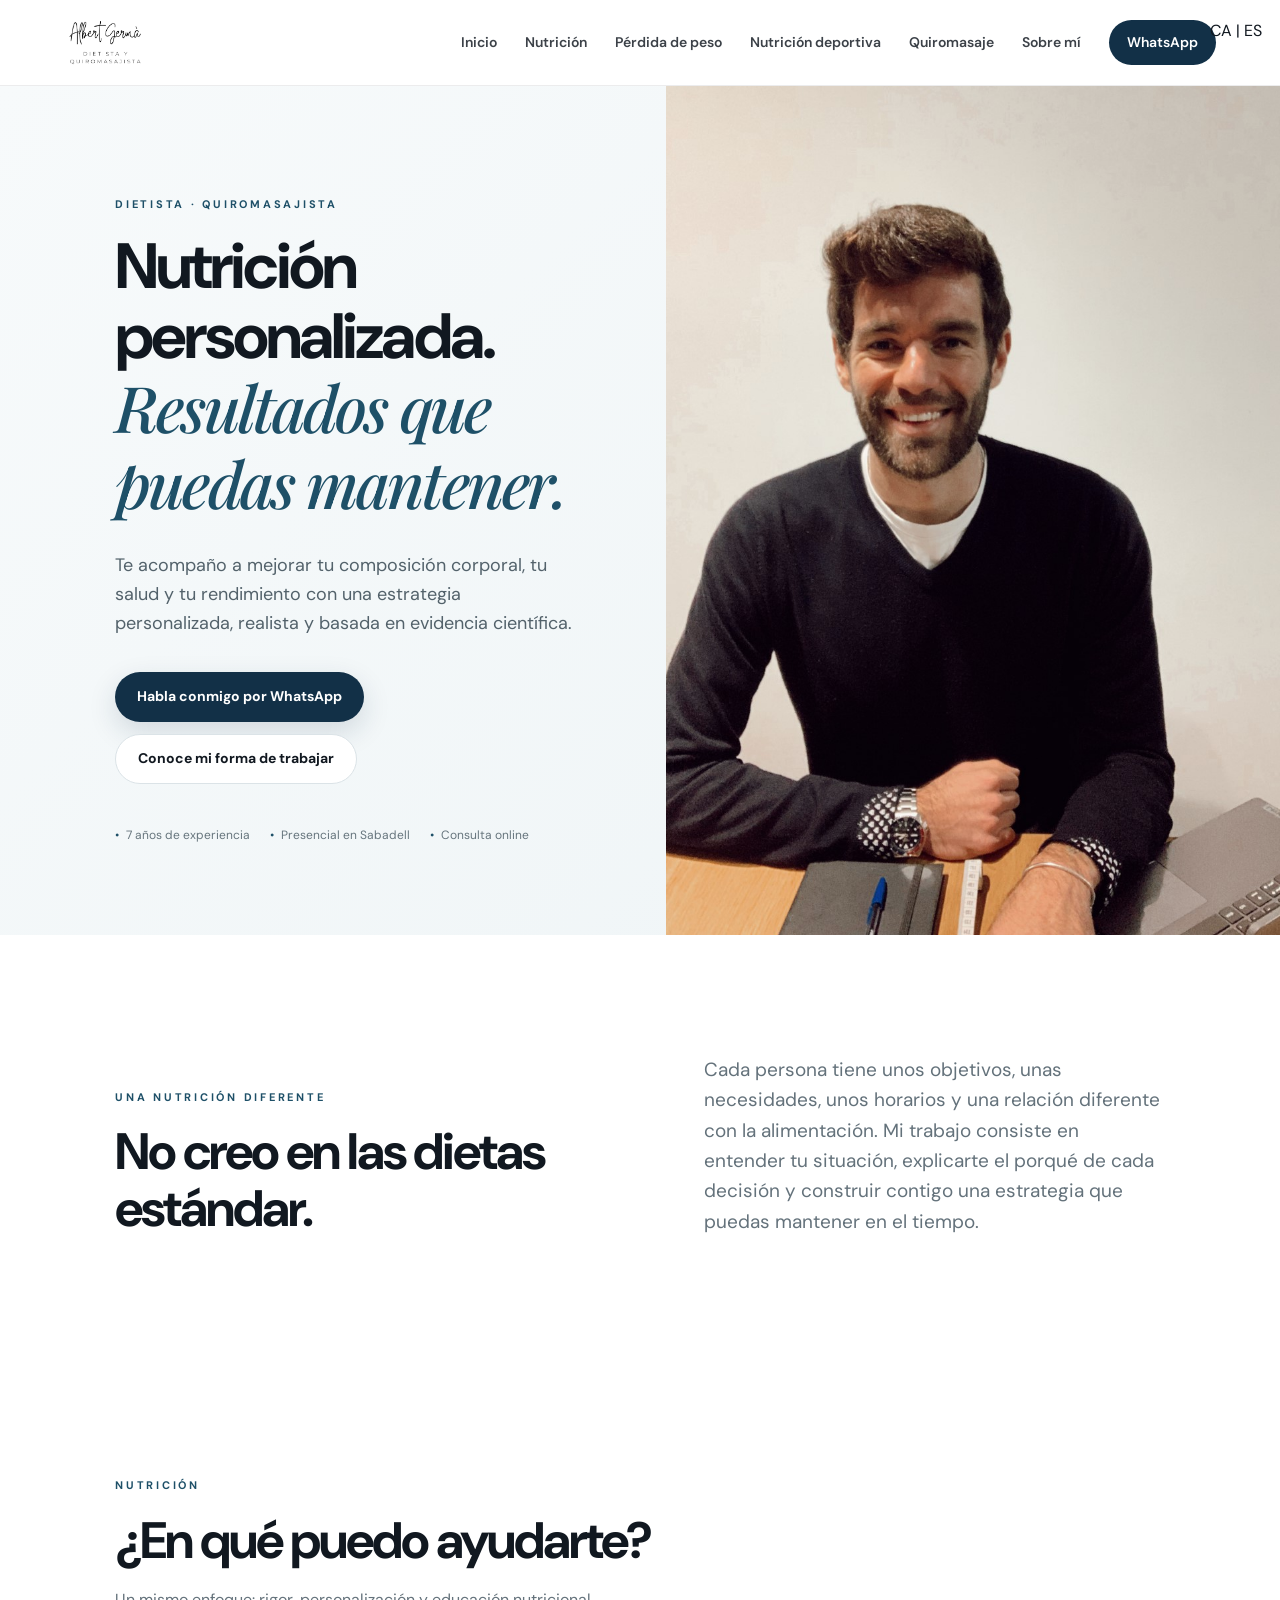
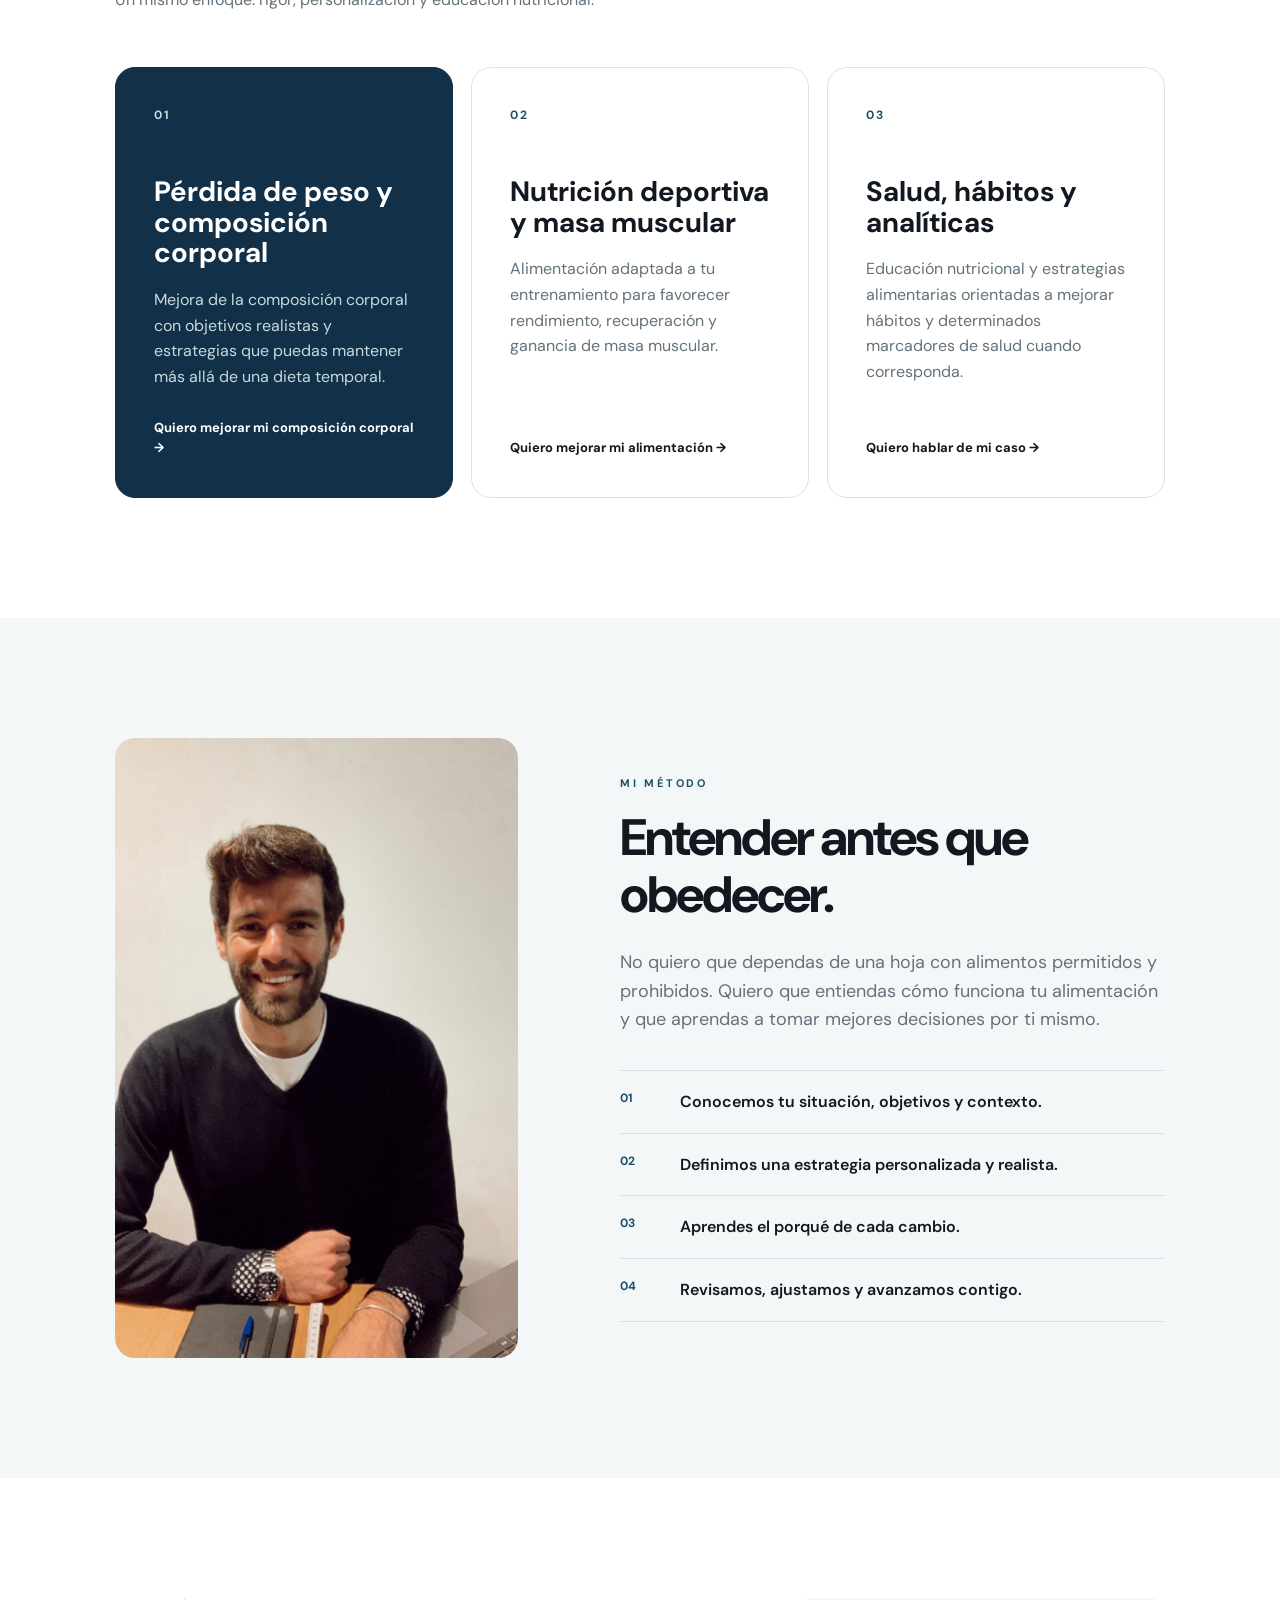
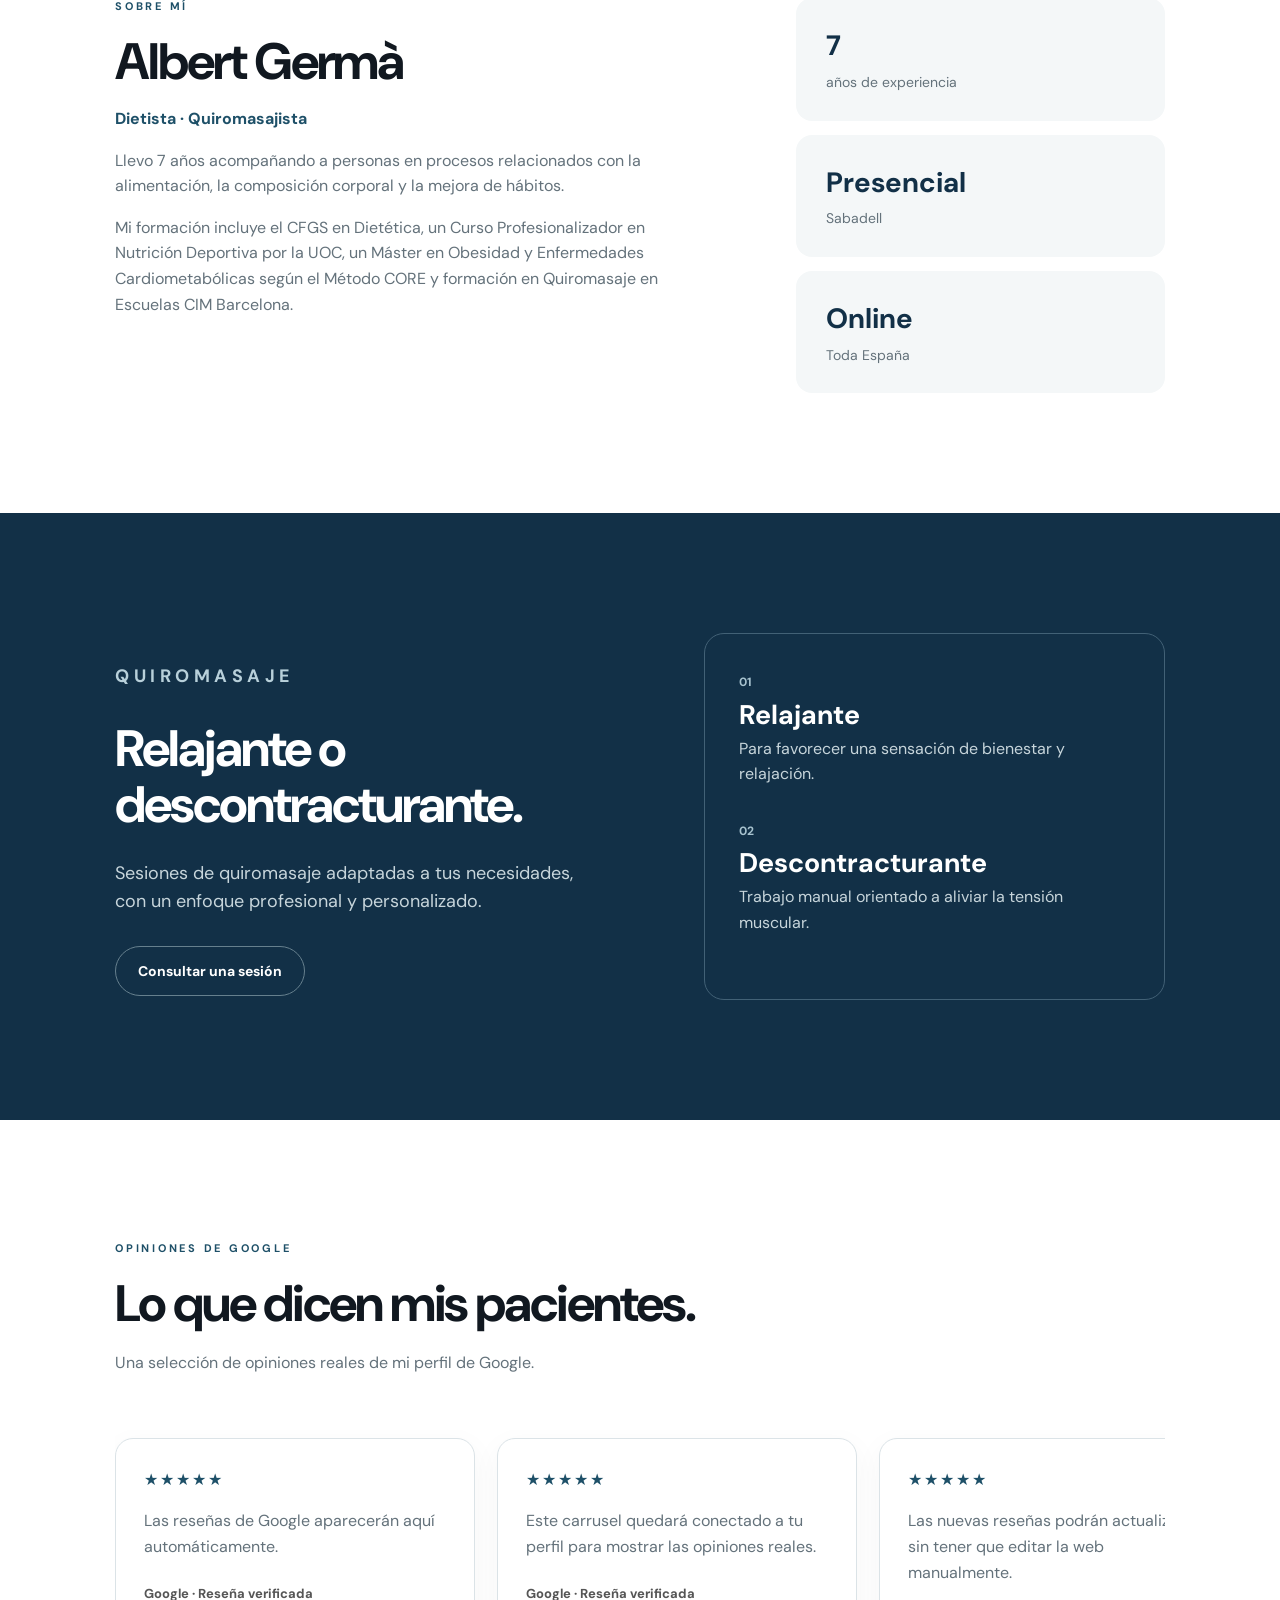
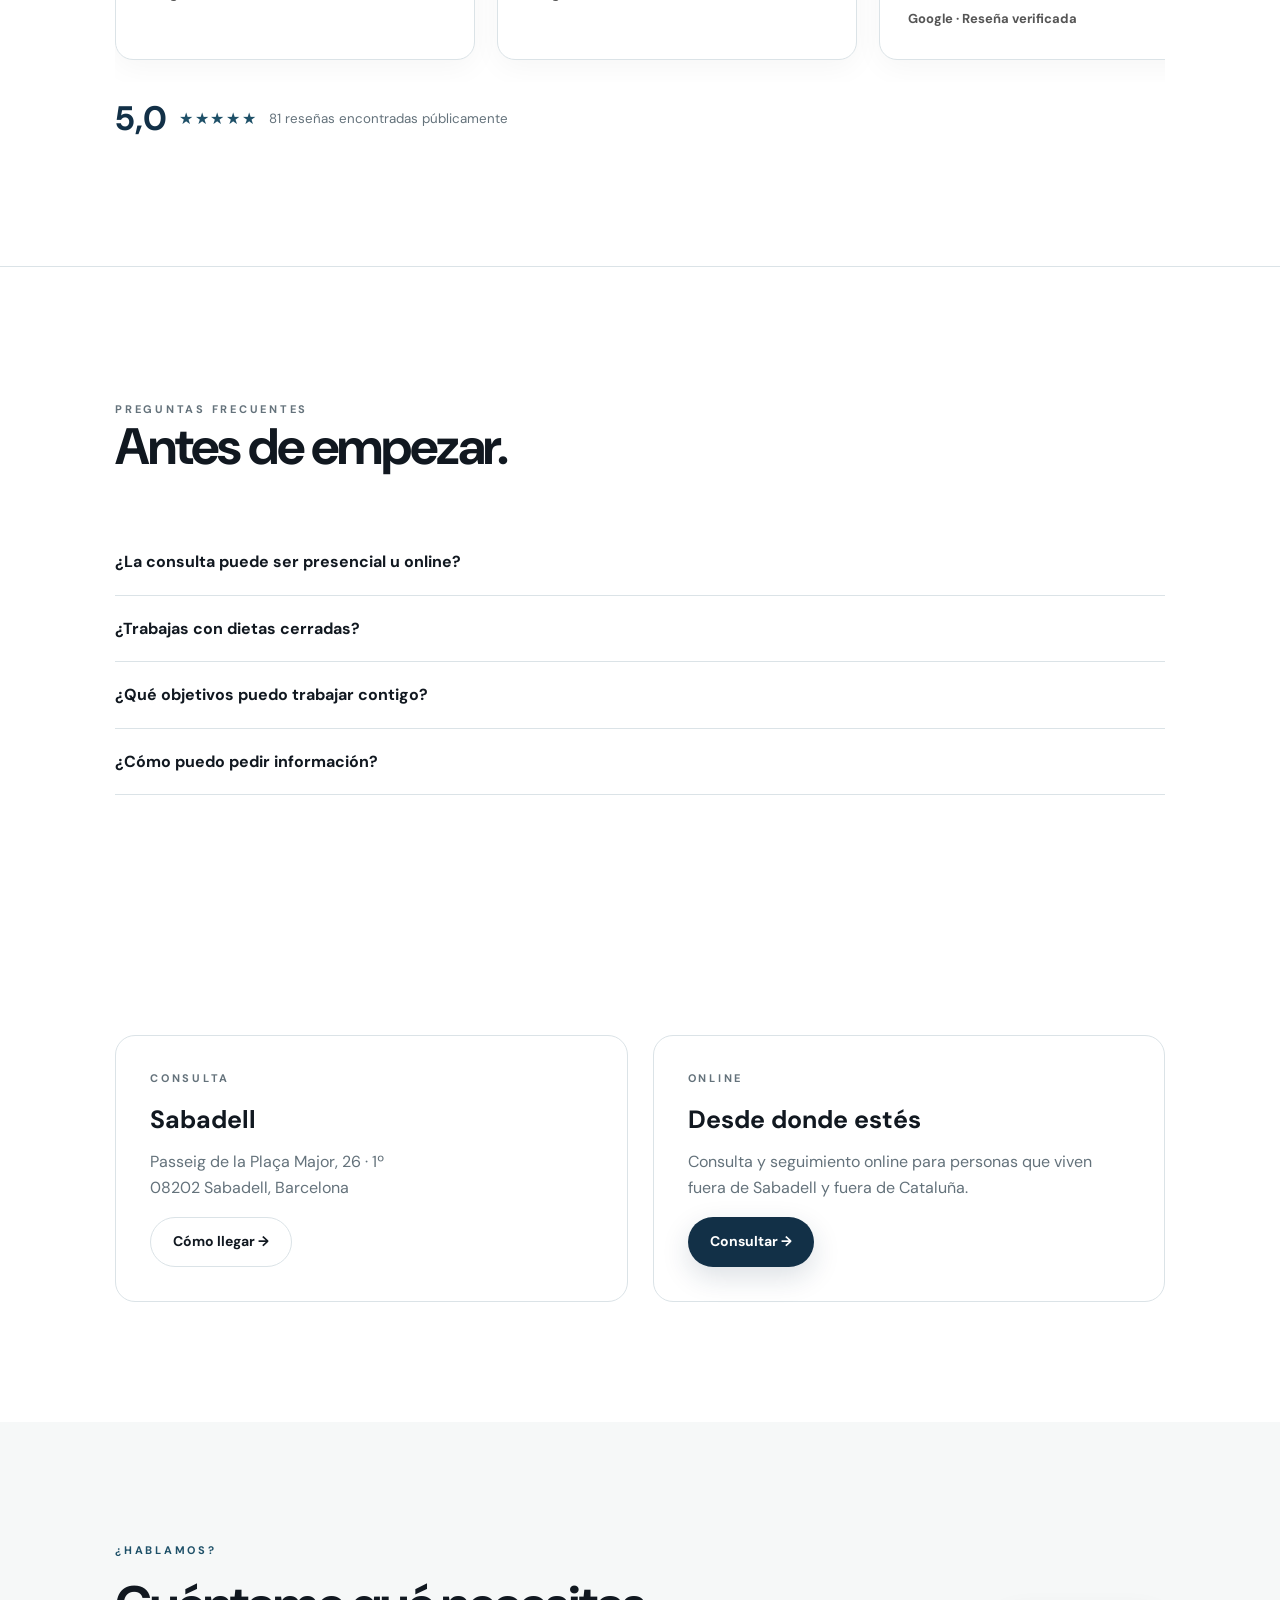
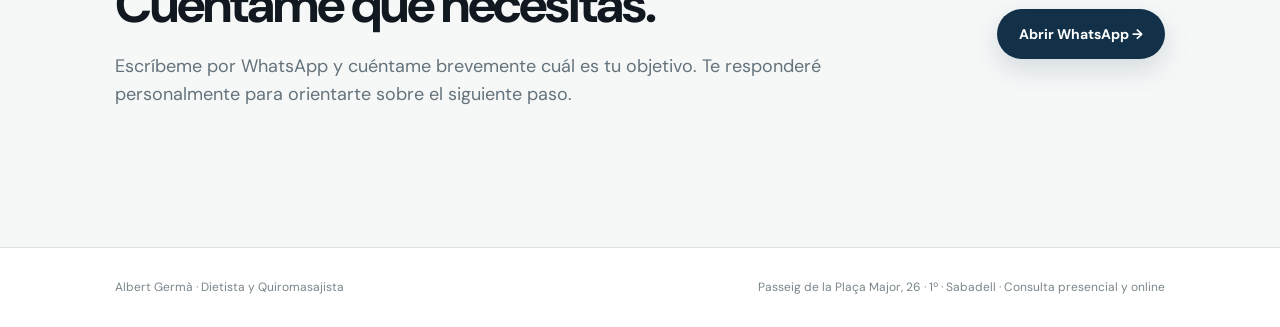
==== index.html @ 6056363b "Add files via upload" ====
<!doctype html>
<html lang="es"><head><meta charset="utf-8"><meta name="viewport" content="width=device-width, initial-scale=1">
<title>Albert Germà | Dietista en Sabadell</title><meta name="description" content="Albert Germà, dietista en Sabadell. Nutrición personalizada basada en evidencia científica, presencial y online."><link rel="stylesheet" href="styles.css"></head>
<body><div class="lang-switch" style="position:fixed;top:18px;right:18px;z-index:9999"><a href="index-ca.html">CA</a> | <a href="index.html">ES</a></div><header class="nav">
      <a class="brand" href="index.html"><img src="logo.png" alt="Albert Germà Dietista y Quiromasajista"></a>
      <nav><a href="index.html" class="active">Inicio</a><a href="nutricion.html">Nutrición</a><a href="perdida-peso.html">Pérdida de peso</a><a href="nutricion-deportiva.html">Nutrición deportiva</a><a href="quiromasaje.html">Quiromasaje</a><a href="sobre-mi.html">Sobre mí</a><a class="nav-cta" href="https://wa.me/34600767093?text=Hola%20Albert%2C%20he%20visto%20tu%20web%20y%20me%20gustar%C3%ADa%20informarme%20sobre%20tus%20servicios.">WhatsApp</a></nav>
    </header><main>
    <section class="hero" id="inicio">
      <div class="hero-copy">
        <p class="eyebrow">DIETISTA · QUIROMASAJISTA</p>
        <h1>Nutrición personalizada.<br><em>Resultados que puedas mantener.</em></h1>
        <p class="lead">
          Te acompaño a mejorar tu composición corporal, tu salud y tu rendimiento
          con una estrategia personalizada, realista y basada en evidencia científica.
        </p>
        <div class="actions">
          <a class="button primary" href="contacto.html">Habla conmigo por WhatsApp</a>
          <a class="button secondary" href="nutricion.html">Conoce mi forma de trabajar</a>
        </div>
        <div class="trust">
          <span>7 años de experiencia</span>
          <span>Presencial en Sabadell</span>
          <span>Consulta online</span>
        </div>
      </div>
      <div class="hero-photo">
        <img src="albert.jpg" alt="Albert Germà, dietista y quiromasajista">
      </div>
    </section>

    <section class="intro section">
      <div>
        <p class="eyebrow">UNA NUTRICIÓN DIFERENTE</p>
        <h2>No creo en las dietas estándar.</h2>
      </div>
      <p class="section-text">
        Cada persona tiene unos objetivos, unas necesidades, unos horarios y una relación
        diferente con la alimentación. Mi trabajo consiste en entender tu situación,
        explicarte el porqué de cada decisión y construir contigo una estrategia que
        puedas mantener en el tiempo.
      </p>
    </section>

    <section class="services section" id="nutricion">
      <div class="section-heading">
        <p class="eyebrow">NUTRICIÓN</p>
        <h2>¿En qué puedo ayudarte?</h2>
        <p>Un mismo enfoque: rigor, personalización y educación nutricional.</p>
      </div>
      <div class="cards">
        <article class="card featured">
          <span class="number">01</span>
          <h3>Pérdida de peso y composición corporal</h3>
          <p>
            Mejora de la composición corporal con objetivos realistas y estrategias
            que puedas mantener más allá de una dieta temporal.
          </p>
          <a href="contacto.html">Quiero mejorar mi composición corporal →</a>
        </article>
        <article class="card">
          <span class="number">02</span>
          <h3>Nutrición deportiva y masa muscular</h3>
          <p>
            Alimentación adaptada a tu entrenamiento para favorecer rendimiento,
            recuperación y ganancia de masa muscular.
          </p>
          <a href="contacto.html">Quiero mejorar mi alimentación →</a>
        </article>
        <article class="card">
          <span class="number">03</span>
          <h3>Salud, hábitos y analíticas</h3>
          <p>
            Educación nutricional y estrategias alimentarias orientadas a mejorar
            hábitos y determinados marcadores de salud cuando corresponda.
          </p>
          <a href="contacto.html">Quiero hablar de mi caso →</a>
        </article>
      </div>
    </section>

    <section class="method section" id="metodo">
      <div class="method-photo">
        <img src="albert.jpg" alt="Albert Germà durante una consulta">
      </div>
      <div class="method-copy">
        <p class="eyebrow">MI MÉTODO</p>
        <h2>Entender antes que obedecer.</h2>
        <p>
          No quiero que dependas de una hoja con alimentos permitidos y prohibidos.
          Quiero que entiendas cómo funciona tu alimentación y que aprendas a tomar
          mejores decisiones por ti mismo.
        </p>
        <div class="steps">
          <div><strong>01</strong><span>Conocemos tu situación, objetivos y contexto.</span></div>
          <div><strong>02</strong><span>Definimos una estrategia personalizada y realista.</span></div>
          <div><strong>03</strong><span>Aprendes el porqué de cada cambio.</span></div>
          <div><strong>04</strong><span>Revisamos, ajustamos y avanzamos contigo.</span></div>
        </div>
      </div>
    </section>

    <section class="about section" id="sobre-mi">
      <div class="about-copy">
        <p class="eyebrow">SOBRE MÍ</p>
        <h2>Albert Germà</h2>
        <p class="role">Dietista · Quiromasajista</p>
        <p>
          Llevo 7 años acompañando a personas en procesos relacionados con la
          alimentación, la composición corporal y la mejora de hábitos.
        </p>
        <p>
          Mi formación incluye el CFGS en Dietética, un Curso Profesionalizador en
          Nutrición Deportiva por la UOC, un Máster en Obesidad y Enfermedades
          Cardiometabólicas según el Método CORE y formación en Quiromasaje en
          Escuelas CIM Barcelona.
        </p>
      </div>
      <div class="credentials">
        <div><strong>7</strong><span>años de experiencia</span></div>
        <div><strong>Presencial</strong><span>Sabadell</span></div>
        <div><strong>Online</strong><span>Toda España</span></div>
      </div>
    </section>

    <section class="massage section" id="quiromasaje">
      <div class="massage-copy">
        <p class="eyebrow">QUIROMASAJE</p>
        <h2>Relajante o descontracturante.</h2>
        <p>
          Sesiones de quiromasaje adaptadas a tus necesidades, con un enfoque
          profesional y personalizado.
        </p>
        <a class="button secondary" href="contacto.html">Consultar una sesión</a>
      </div>
      <div class="massage-panel">
        <span>01</span><h3>Relajante</h3>
        <p>Para favorecer una sensación de bienestar y relajación.</p>
        <span>02</span><h3>Descontracturante</h3>
        <p>Trabajo manual orientado a aliviar la tensión muscular.</p>
      </div>
    </section>

    <section class="section google-reviews" id="opiniones">
  <div class="section-heading">
    <p class="eyebrow">OPINIONES DE GOOGLE</p>
    <h2>Lo que dicen mis pacientes.</h2>
    <p>Una selección de opiniones reales de mi perfil de Google.</p>
  </div>
  <div class="reviews-marquee" aria-label="Opiniones de pacientes">
    <div class="reviews-track">
      <article class="review-card"><div class="stars">★★★★★</div><p>Las reseñas de Google aparecerán aquí automáticamente.</p><strong>Google · Reseña verificada</strong></article>
      <article class="review-card"><div class="stars">★★★★★</div><p>Este carrusel quedará conectado a tu perfil para mostrar las opiniones reales.</p><strong>Google · Reseña verificada</strong></article>
      <article class="review-card"><div class="stars">★★★★★</div><p>Las nuevas reseñas podrán actualizarse sin tener que editar la web manualmente.</p><strong>Google · Reseña verificada</strong></article>
      <article class="review-card"><div class="stars">★★★★★</div><p>El diseño se desplazará lateralmente para que el visitante pueda ver varias opiniones.</p><strong>Google · Reseña verificada</strong></article>
    </div>
  </div>
  <div class="review-summary"><strong>5,0</strong><span>★★★★★</span><small>81 reseñas encontradas públicamente</small></div>
</section>

    <section class="section faq">
  <div class="section-heading"><p class="eyebrow">PREGUNTAS FRECUENTES</p><h2>Antes de empezar.</h2></div>
  <details><summary>¿La consulta puede ser presencial u online?</summary><p>Sí. Puedes venir a la consulta en Sabadell o hacer el seguimiento online desde cualquier lugar.</p></details>
  <details><summary>¿Trabajas con dietas cerradas?</summary><p>El objetivo es adaptar la estrategia a tu situación, preferencias, horarios y objetivos. La educación nutricional forma parte importante del proceso.</p></details>
  <details><summary>¿Qué objetivos puedo trabajar contigo?</summary><p>Pérdida de peso, composición corporal, ganancia de masa muscular, nutrición deportiva, hábitos y educación nutricional, además de determinados objetivos relacionados con salud y analíticas.</p></details>
  <details><summary>¿Cómo puedo pedir información?</summary><p>La vía más directa es escribirme por WhatsApp. Cuéntame brevemente qué buscas y te orientaré sobre el siguiente paso.</p></details>
</section>
<section class="section location">
  <div class="location-box"><p class="eyebrow">CONSULTA</p><h3>Sabadell</h3><p>Passeig de la Plaça Major, 26 · 1º<br>08202 Sabadell, Barcelona</p><a class="button secondary" target="_blank" rel="noopener" href="https://www.google.com/maps/search/?api=1&query=Passeig+de+la+Pla%C3%A7a+Major+26+Sabadell">Cómo llegar →</a></div>
  <div class="location-box"><p class="eyebrow">ONLINE</p><h3>Desde donde estés</h3><p>Consulta y seguimiento online para personas que viven fuera de Sabadell y fuera de Cataluña.</p><a class="button primary" href="contacto.html">Consultar →</a></div>
</section><section class="contact section" id="contacto">
      <div>
        <p class="eyebrow">¿HABLAMOS?</p>
        <h2>Cuéntame qué necesitas.</h2>
        <p>
          Escríbeme por WhatsApp y cuéntame brevemente cuál es tu objetivo.
          Te responderé personalmente para orientarte sobre el siguiente paso.
        </p>
      </div>
      <a class="button whatsapp" href="https://wa.me/34600767093?text=Hola%20Albert%2C%20he%20visto%20tu%20web%20y%20me%20gustar%C3%ADa%20informarme%20sobre%20tus%20servicios." target="_blank" rel="noopener">
        Abrir WhatsApp →
      </a>
    </section>
  </main><footer><div>Albert Germà · Dietista y Quiromasajista</div><div>Passeig de la Plaça Major, 26 · 1º · Sabadell · Consulta presencial y online</div></footer></body></html>
---- styles.css ----
@import url('https://fonts.googleapis.com/css2?family=DM+Sans:wght@400;500;600;700&family=Playfair+Display:ital,wght@0,500;0,600;1,500&display=swap');

:root {
  --ink: #111820;
  --blue: #123047;
  --blue2: #1e5068;
  --soft: #f4f7f8;
  --line: #dbe3e7;
  --muted: #64727b;
  --white: #ffffff;
}

* { box-sizing: border-box; }
html { scroll-behavior: smooth; }
body {
  margin: 0;
  color: var(--ink);
  background: var(--white);
  font-family: "DM Sans", Arial, sans-serif;
  line-height: 1.6;
}
a { color: inherit; text-decoration: none; }
.nav {
  height: 86px;
  display: flex;
  align-items: center;
  justify-content: space-between;
  padding: 0 5vw;
  border-bottom: 1px solid rgba(17,24,32,.08);
  position: sticky;
  top: 0;
  z-index: 10;
  background: rgba(255,255,255,.94);
  backdrop-filter: blur(12px);
}
.brand img { width: 150px; display: block; }
.nav nav { display: flex; align-items: center; gap: 28px; font-size: 14px; font-weight: 600; }
.nav nav a { opacity: .82; }
.nav nav a:hover { opacity: 1; }
.nav-cta { background: var(--blue); color: white !important; padding: 11px 18px; border-radius: 999px; opacity: 1 !important; }

.hero {
  min-height: 760px;
  display: grid;
  grid-template-columns: 1.04fr .96fr;
  align-items: stretch;
  background: linear-gradient(135deg, #f7fafb 0%, #eef4f6 100%);
}
.hero-copy {
  padding: 110px 7vw 90px 9vw;
  display: flex;
  flex-direction: column;
  justify-content: center;
}
.eyebrow {
  margin: 0 0 18px;
  color: var(--blue2);
  font-size: 11px;
  letter-spacing: .25em;
  font-weight: 700;
}
h1, h2, h3 { margin: 0; line-height: 1.1; }
h1 { font-size: clamp(46px, 5vw, 78px); max-width: 800px; letter-spacing: -.045em; }
h1 em { font-family: "Playfair Display", Georgia, serif; font-weight: 500; color: var(--blue2); }
.lead { max-width: 610px; margin: 28px 0 0; color: #53626b; font-size: 18px; }
.actions { display: flex; gap: 12px; flex-wrap: wrap; margin-top: 34px; }
.button {
  display: inline-flex;
  align-items: center;
  justify-content: center;
  min-height: 50px;
  padding: 0 22px;
  border-radius: 999px;
  font-weight: 700;
  font-size: 14px;
  transition: transform .2s ease, box-shadow .2s ease;
}
.button:hover { transform: translateY(-2px); }
.primary, .whatsapp { background: var(--blue); color: white; box-shadow: 0 10px 28px rgba(18,48,71,.15); }
.secondary { border: 1px solid var(--line); background: white; }
.trust { display: flex; gap: 20px; flex-wrap: wrap; margin-top: 42px; color: #66757d; font-size: 12px; }
.trust span::before { content: "•"; color: var(--blue2); margin-right: 7px; }
.hero-photo { min-height: 760px; overflow: hidden; position: relative; }
.hero-photo img { width: 100%; height: 100%; object-fit: cover; object-position: center 24%; display: block; filter: saturate(.92); }

.section { padding: 120px 9vw; }
.intro { display: grid; grid-template-columns: 1fr 1fr; gap: 10vw; align-items: end; }
h2 { font-size: clamp(36px, 4vw, 58px); letter-spacing: -.04em; }
.section-text { color: var(--muted); font-size: 19px; max-width: 620px; margin: 0; }
.section-heading { max-width: 760px; margin-bottom: 54px; }
.section-heading > p:last-child { color: var(--muted); margin-top: 18px; }
.cards { display: grid; grid-template-columns: repeat(3, 1fr); gap: 18px; }
.card { padding: 38px; min-height: 390px; border: 1px solid var(--line); border-radius: 20px; display: flex; flex-direction: column; }
.card.featured { background: var(--blue); color: white; border-color: var(--blue); }
.card.featured .number, .card.featured p { color: #c9d8df; }
.number { font-size: 12px; color: var(--blue2); font-weight: 700; letter-spacing: .15em; }
.card h3 { font-size: 28px; margin: 52px 0 18px; }
.card p { color: var(--muted); margin: 0; }
.card a { margin-top: auto; padding-top: 28px; font-weight: 700; font-size: 13px; }

.method { background: var(--soft); display: grid; grid-template-columns: .85fr 1.15fr; gap: 8vw; align-items: center; }
.method-photo { height: 620px; overflow: hidden; border-radius: 20px; }
.method-photo img { width: 100%; height: 100%; object-fit: cover; object-position: center 20%; }
.method-copy > p:not(.eyebrow) { max-width: 650px; color: var(--muted); font-size: 18px; margin-top: 25px; }
.steps { margin-top: 36px; border-top: 1px solid var(--line); }
.steps div { display: grid; grid-template-columns: 45px 1fr; gap: 15px; padding: 18px 0; border-bottom: 1px solid var(--line); }
.steps strong { color: var(--blue2); font-size: 12px; }
.steps span { font-weight: 600; }

.about { display: grid; grid-template-columns: 1.2fr .8fr; gap: 10vw; }
.role { color: var(--blue2); font-weight: 700; }
.about-copy > p:not(.eyebrow):not(.role) { color: var(--muted); max-width: 680px; }
.credentials { display: grid; gap: 14px; }
.credentials div { background: var(--soft); padding: 26px 30px; border-radius: 16px; }
.credentials strong { display: block; font-size: 28px; color: var(--blue); }
.credentials span { color: var(--muted); font-size: 14px; }

.massage { background: var(--blue); color: white; display: grid; grid-template-columns: 1fr 1fr; gap: 10vw; align-items: center; }
.massage .eyebrow { color: #b8d0da; }
.massage-copy p { color: #c7d5db; max-width: 570px; margin: 25px 0 30px; font-size: 18px; }
.massage .secondary { background: transparent; border-color: #66808e; color: white; }
.massage-panel { border: 1px solid #426176; border-radius: 20px; padding: 34px; }
.massage-panel span { color: #a8c3cf; font-size: 12px; font-weight: 700; }
.massage-panel h3 { font-size: 27px; margin: 6px 0 6px; }
.massage-panel p { color: #c7d5db; margin: 0 0 30px; }

.contact { display: flex; justify-content: space-between; gap: 50px; align-items: center; background: #f6f8f8; }
.contact > div { max-width: 730px; }
.contact p:not(.eyebrow) { color: var(--muted); font-size: 18px; }

footer { padding: 30px 9vw; display: flex; justify-content: space-between; gap: 20px; color: #7a858b; font-size: 12px; border-top: 1px solid var(--line); }

@media (max-width: 900px) {
  .nav { height: 74px; padding: 0 5vw; }
  .brand img { width: 125px; }
  .nav nav a:not(.nav-cta) { display: none; }
  .hero { grid-template-columns: 1fr; }
  .hero-copy { padding: 76px 7vw 60px; order: 1; }
  .hero-photo { min-height: 540px; order: 2; }
  .intro, .method, .about, .massage { grid-template-columns: 1fr; gap: 45px; }
  .cards { grid-template-columns: 1fr; }
  .section { padding: 85px 7vw; }
  .method-photo { height: 520px; }
  .contact, footer { flex-direction: column; align-items: flex-start; }
}
@media (max-width: 560px) {
  h1 { font-size: 43px; }
  h2 { font-size: 36px; }
  .hero-photo { min-height: 430px; }
  .trust { flex-direction: column; gap: 8px; }
  .card { min-height: 340px; padding: 30px; }
}


.reviews { background: var(--white); }
.review-highlight {
  border: 1px solid var(--line);
  border-radius: 20px;
  padding: 42px;
  display: flex;
  align-items: center;
  gap: 70px;
  background: #fbfcfc;
}
.review-score { min-width: 220px; }
.review-score strong { display: block; font-size: 58px; line-height: 1; color: var(--blue); letter-spacing: -.04em; }
.review-score span { display: block; margin-top: 8px; letter-spacing: .12em; color: var(--blue2); }
.review-score small { display: block; margin-top: 8px; color: var(--muted); }
.review-highlight > p { margin: 0; max-width: 650px; color: var(--muted); font-size: 17px; }
@media (max-width: 700px) {
  .review-highlight { flex-direction: column; align-items: flex-start; gap: 28px; padding: 30px; }
}

.page-hero{padding:100px 9vw 90px;background:linear-gradient(135deg,#f7fafb 0%,#eef4f6 100%)}
.page-hero .eyebrow{margin-bottom:20px}
.page-hero h1{font-size:clamp(44px,6vw,72px);max-width:900px}
.page-hero p{max-width:720px;color:var(--muted);font-size:19px;margin-top:24px}
.content-grid{display:grid;grid-template-columns:1.15fr .85fr;gap:8vw;align-items:start}
.content-copy p,.content-copy li{color:var(--muted);font-size:17px}
.content-copy h2{font-size:38px;margin:48px 0 18px}
.content-copy h3{font-size:24px;margin:34px 0 12px}
.content-copy ul{padding-left:22px}
.side-card{background:var(--soft);padding:34px;border-radius:20px;position:sticky;top:110px}
.side-card h3{font-size:25px;margin-bottom:18px}
.side-card p{color:var(--muted)}
.side-card .button{width:100%;margin-top:12px}
.faq{border-top:1px solid var(--line)}
.faq details{border-bottom:1px solid var(--line);padding:20px 0}
.faq summary{cursor:pointer;font-weight:700;list-style:none}
.faq summary::-webkit-details-marker{display:none}
.faq p{color:var(--muted);max-width:850px;margin:14px 0 0}
.location{display:grid;grid-template-columns:1fr 1fr;gap:25px}
.location-box{border:1px solid var(--line);border-radius:20px;padding:34px}
.location-box h3{margin-bottom:10px;font-size:25px}
.location-box p{color:var(--muted)}
.review-strip{display:flex;align-items:center;gap:28px;padding:26px 30px;background:var(--soft);border-radius:16px;margin-top:30px}
.review-strip strong{font-size:36px;color:var(--blue)}
.review-strip span{color:var(--blue2);letter-spacing:.1em}
.profile{display:grid;grid-template-columns:.8fr 1.2fr;gap:8vw;align-items:center}
.profile-img{height:620px;border-radius:20px;overflow:hidden}
.profile-img img{width:100%;height:100%;object-fit:cover;object-position:center 20%}
.credential-list{margin-top:30px;border-top:1px solid var(--line)}
.credential-list div{padding:18px 0;border-bottom:1px solid var(--line)}
.credential-list strong{display:block}.credential-list span{color:var(--muted);font-size:14px}
@media(max-width:900px){
 .page-hero{padding:75px 7vw 65px}
 .content-grid,.location,.profile{grid-template-columns:1fr;gap:40px}
 .side-card{position:static}
 .profile-img{height:520px}
}

.google-reviews{overflow:hidden;background:#fff}
.reviews-marquee{overflow:hidden;margin-top:34px;padding:8px 0 22px}
.reviews-track{display:flex;gap:20px;width:max-content;animation:reviewScroll 32s linear infinite}
.reviews-marquee:hover .reviews-track{animation-play-state:paused}
.review-card{width:360px;min-height:190px;border:1px solid var(--line);border-radius:18px;background:#fbfcfc;padding:26px;box-sizing:border-box;box-shadow:0 8px 25px rgba(20,40,50,.05)}
.review-card .stars{letter-spacing:.12em;color:var(--blue2);margin-bottom:16px}
.review-card p{color:var(--muted);line-height:1.6;margin:0 0 20px}
.review-card strong{font-size:13px;color:#555}
.review-summary{display:flex;align-items:center;gap:12px;margin-top:10px}
.review-summary strong{font-size:34px;color:var(--blue)}
.review-summary span{color:var(--blue2);letter-spacing:.1em}
.review-summary small{color:var(--muted)}
@keyframes reviewScroll{from{transform:translateX(0)}to{transform:translateX(-50%)}}
@media(max-width:700px){.review-card{width:300px}.reviews-track{animation-duration:26s}.review-summary{flex-wrap:wrap}}

/* Google reviews carousel */
.google-reviews{overflow:hidden}
.reviews-track{display:flex;gap:22px;width:max-content;animation:reviews-scroll 42s linear infinite}
.review-card{width:min(360px,78vw);flex:0 0 min(360px,78vw);padding:28px;border:1px solid var(--line);border-radius:18px;background:#fff;box-shadow:0 8px 30px rgba(0,0,0,.04)}
.review-card .review-author{font-weight:700;margin-bottom:8px}
.review-card .review-stars{letter-spacing:.12em;color:var(--blue2);font-size:14px;margin-bottom:14px}
.review-card .review-text{color:var(--muted);line-height:1.65}
.review-card .review-source{display:block;margin-top:18px;font-size:12px;color:var(--muted)}
.reviews-window{overflow:hidden}
.reviews-controls{display:flex;justify-content:space-between;align-items:center;margin-top:18px}
.reviews-controls button{border:1px solid var(--line);background:#fff;border-radius:999px;width:42px;height:42px;cursor:pointer}
.reviews-controls .review-google-link{font-size:14px;text-decoration:underline}
@keyframes reviews-scroll{from{transform:translateX(0)}to{transform:translateX(-50%)}}
.reviews-window:hover .reviews-track,.reviews-window:focus-within .reviews-track{animation-play-state:paused}
@media(prefers-reduced-motion:reduce){.reviews-track{animation:none}}

/* Logo crop: hides the two horizontal black lines from the supplied logo image. */
.brand{overflow:hidden;display:flex;align-items:center;height:48px}
.brand img{height:72px;width:auto;object-fit:cover;object-position:center;transform:translateY(0)}
.contact-info-grid{display:grid;grid-template-columns:.9fr 1.1fr;gap:28px;align-items:stretch}
.map-wrap{min-height:440px;border-radius:20px;overflow:hidden;border:1px solid var(--line)}
.map-wrap iframe{width:100%;height:100%;min-height:440px;border:0}
.contact-info-grid a{color:inherit}
@media(max-width:900px){.contact-info-grid{grid-template-columns:1fr}.map-wrap,.map-wrap iframe{min-height:360px}}

/* V9: logo uses a tightly cropped asset so the full lettering is readable. */
.brand{height:58px;overflow:visible;display:flex;align-items:center}
.brand img{height:52px;width:auto;display:block;object-fit:contain;transform:none}
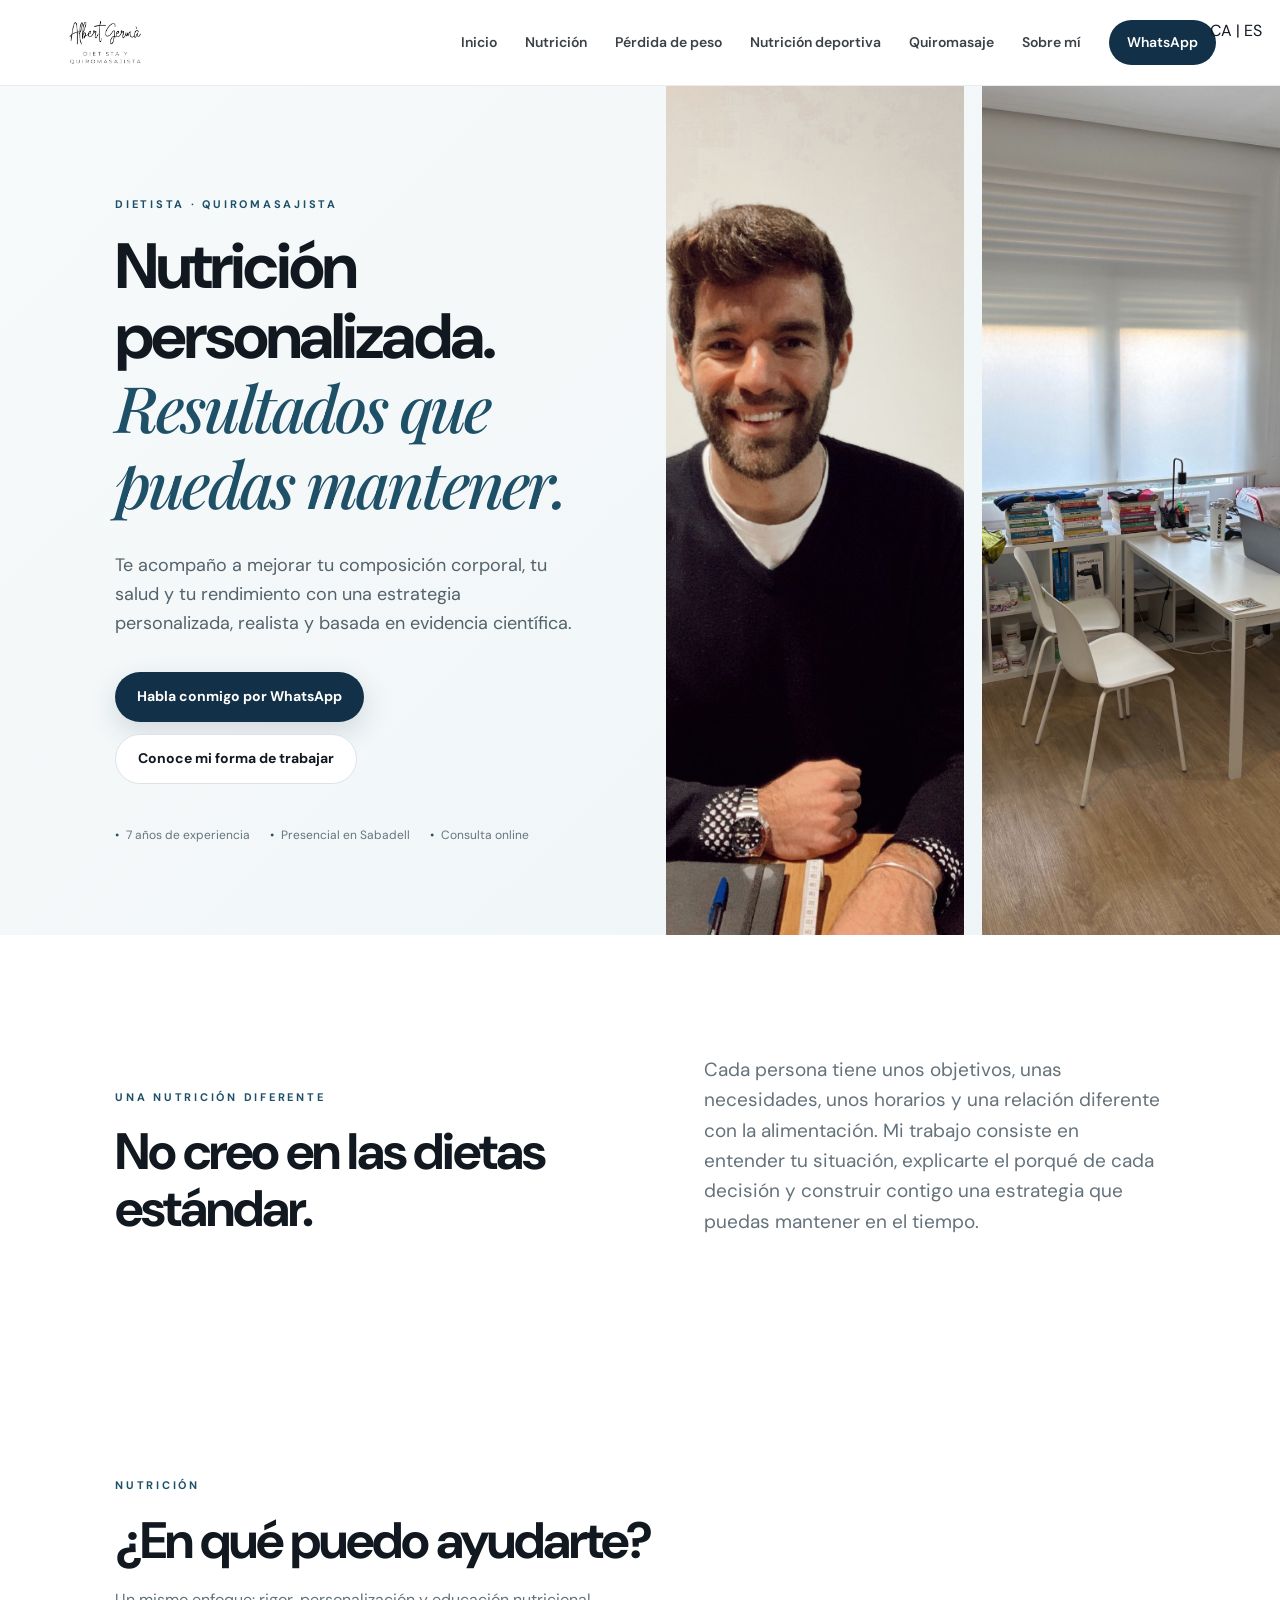
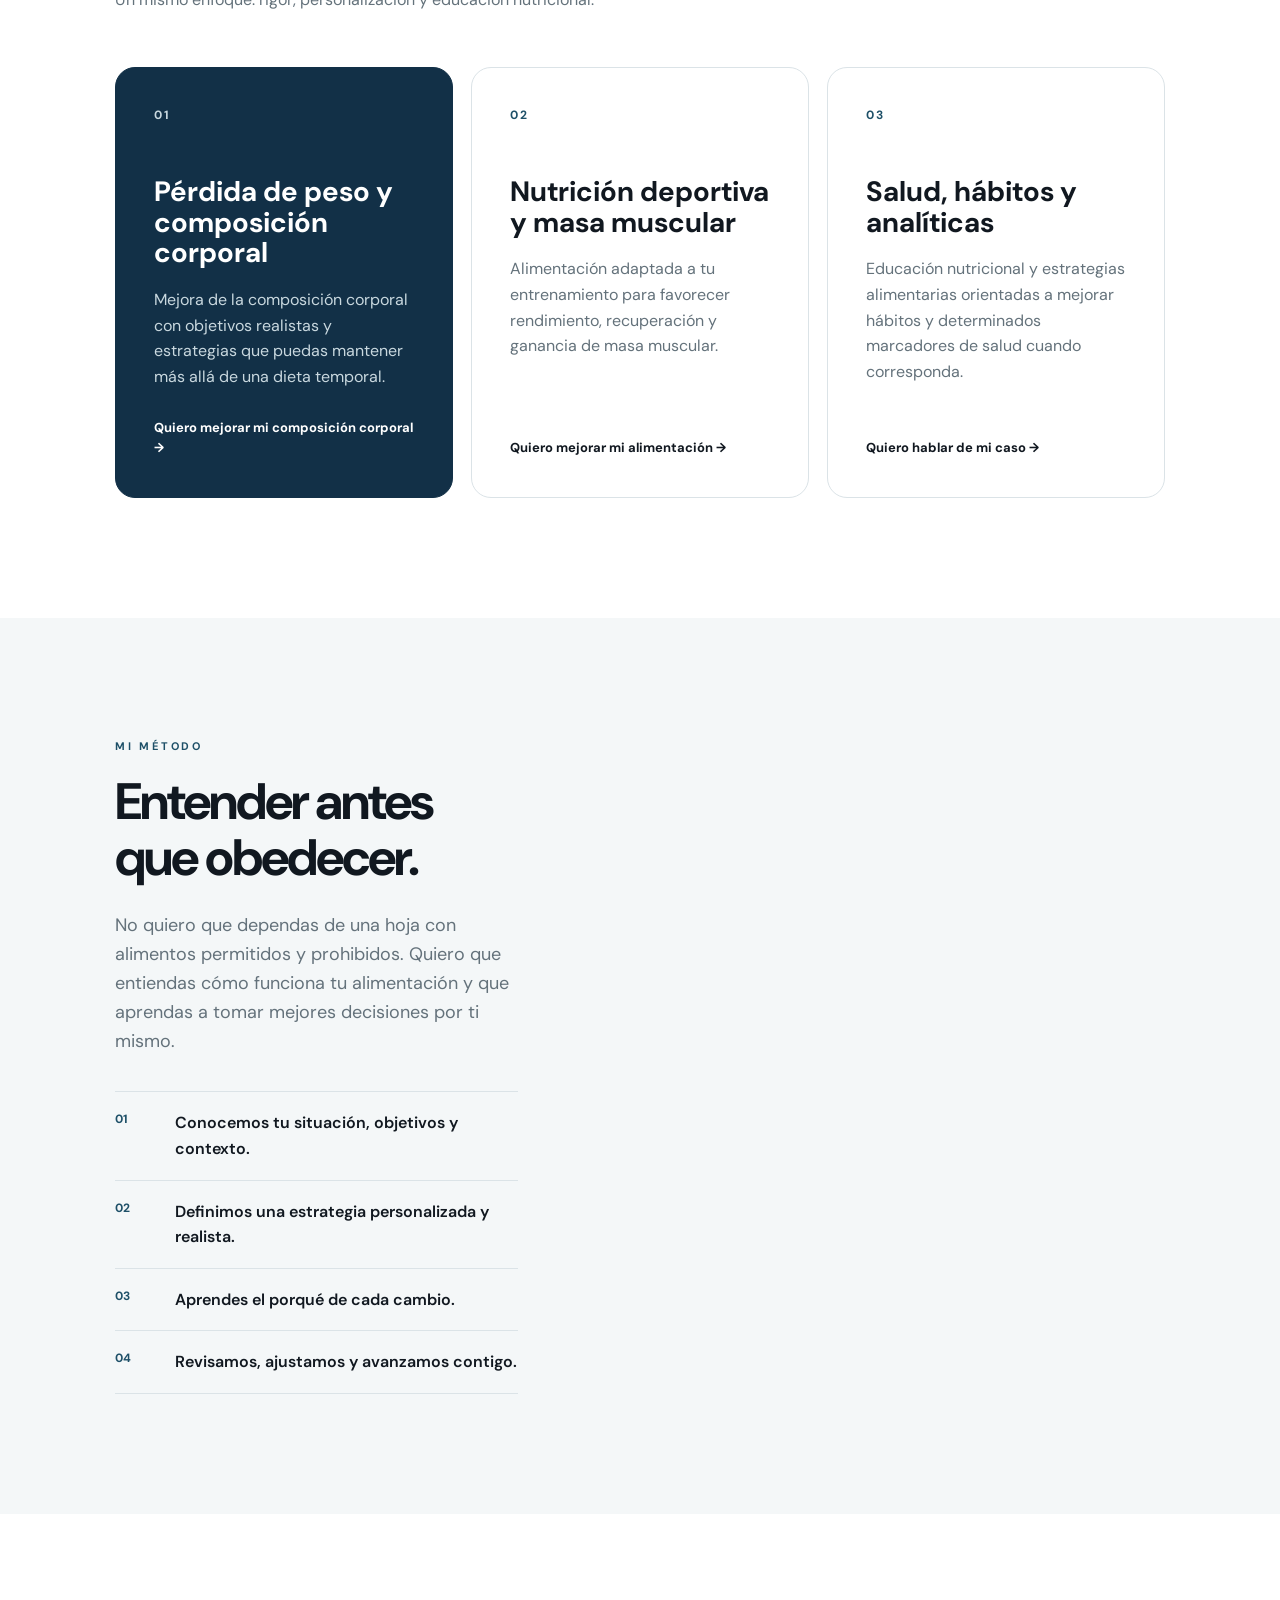
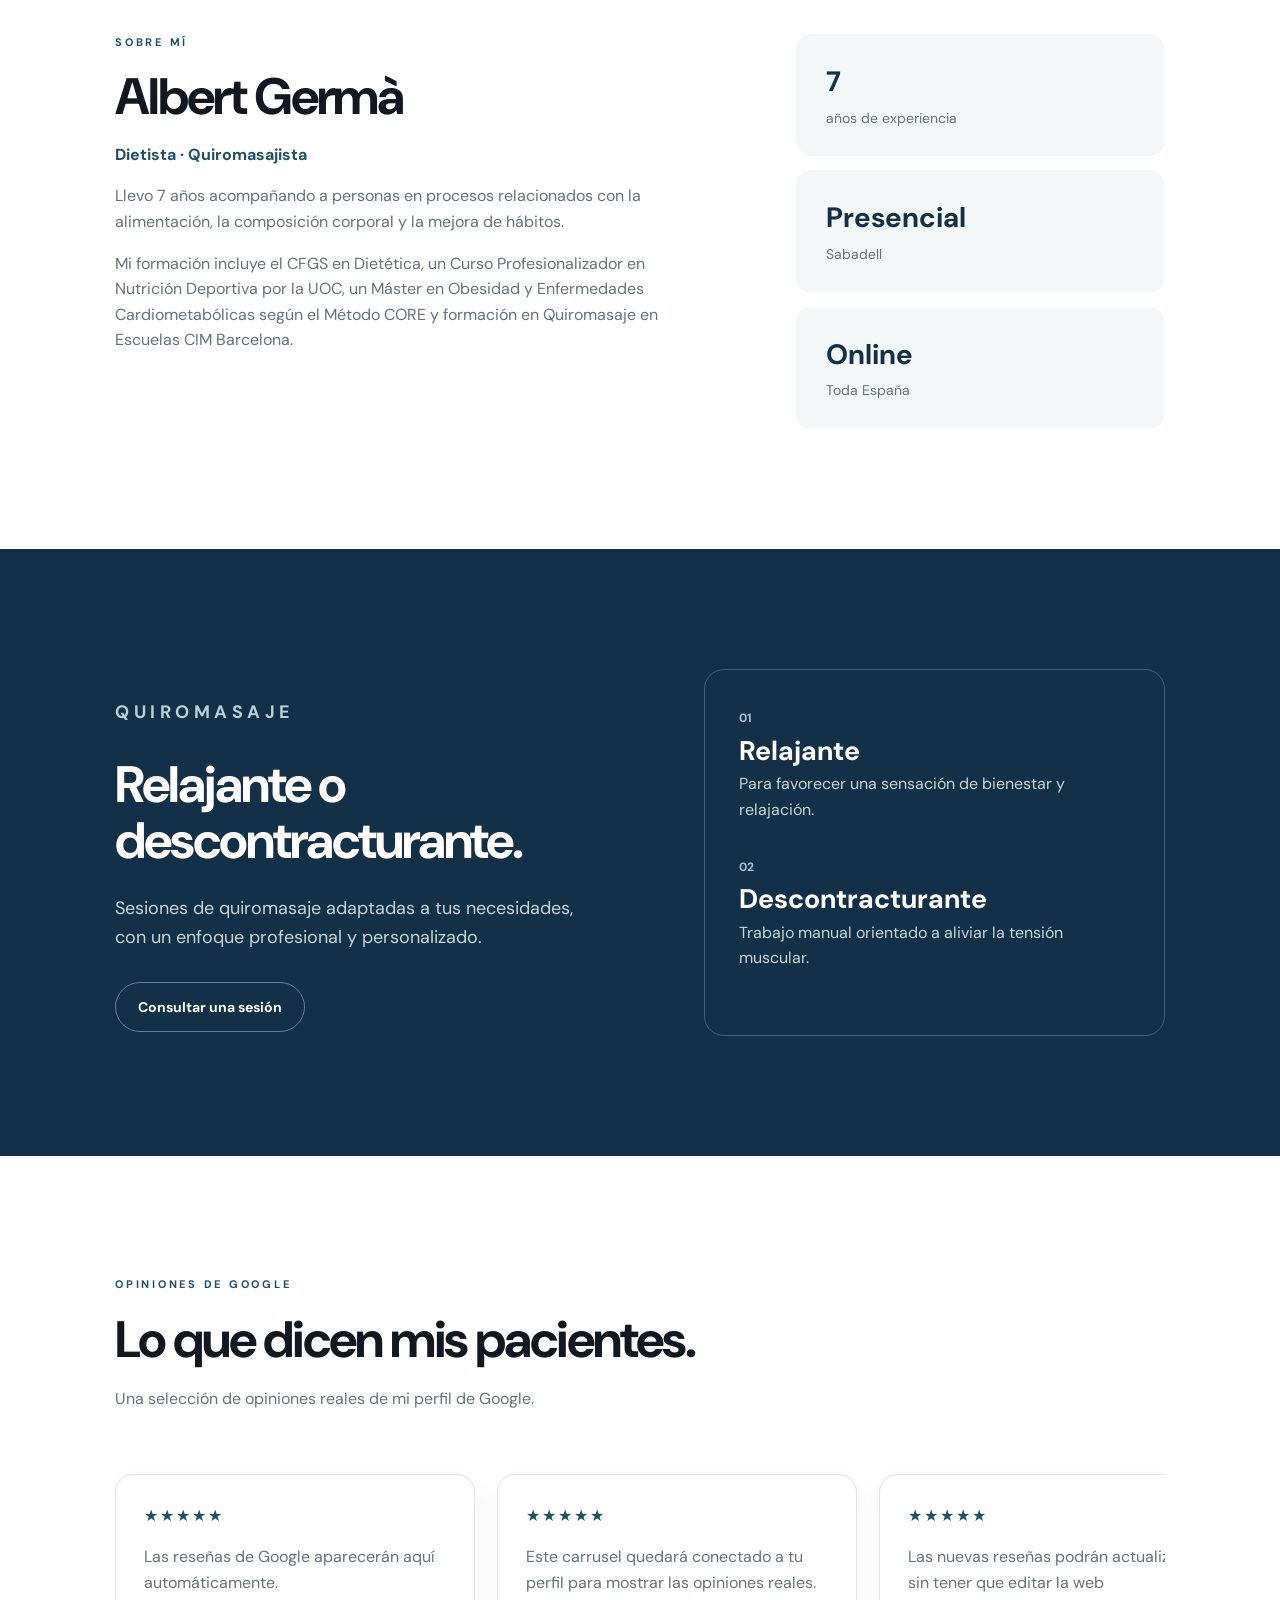
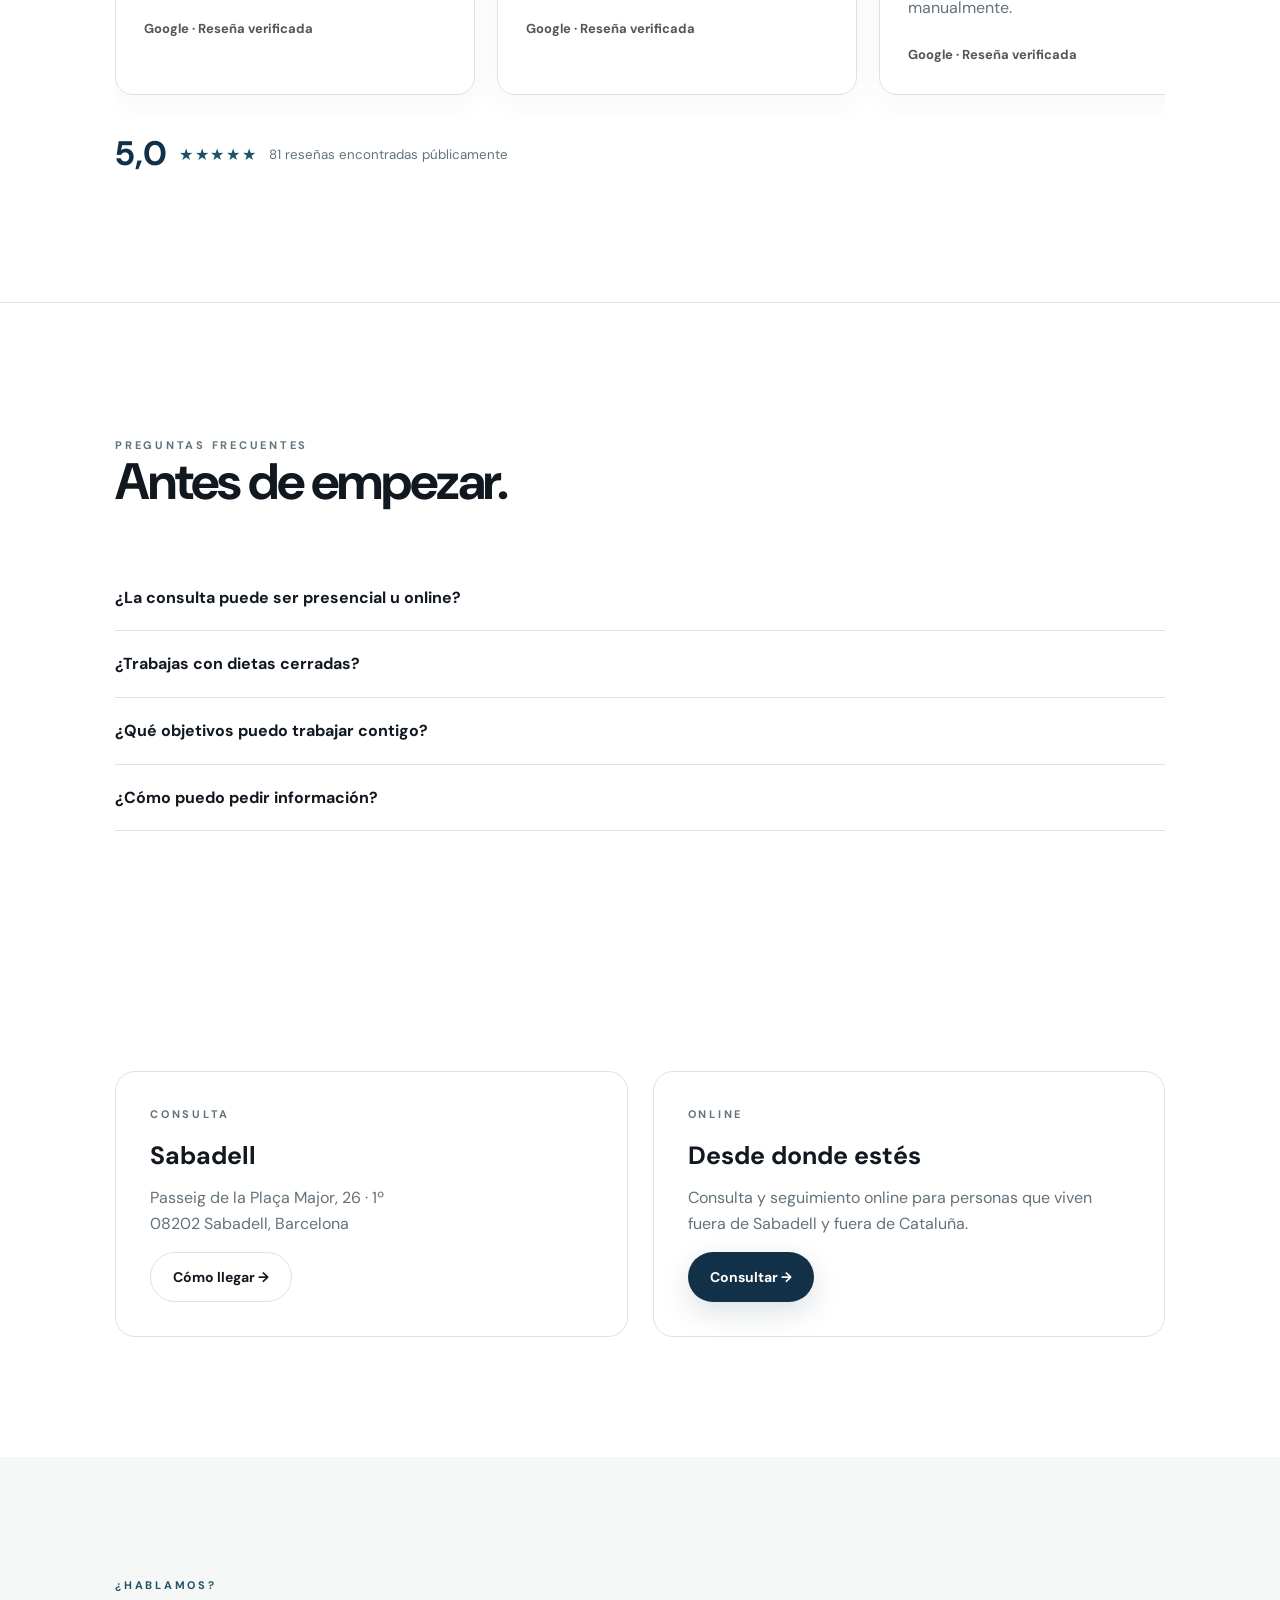
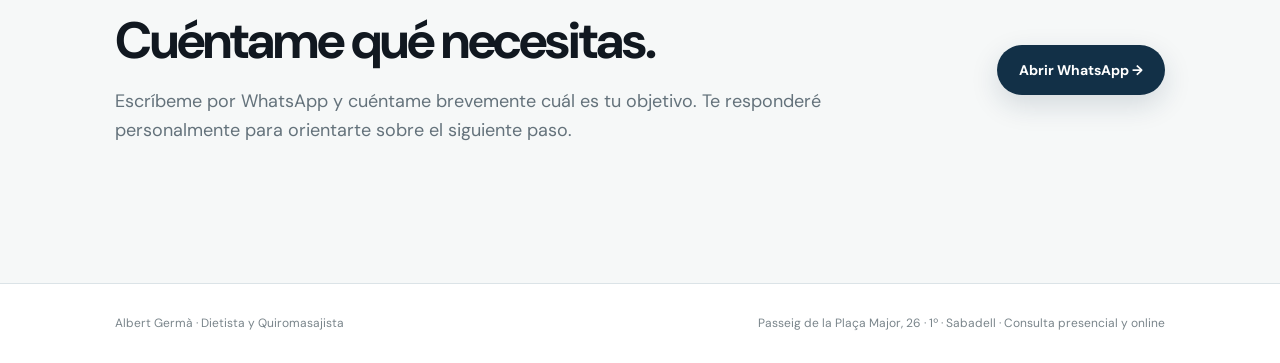
==== commit 33087d40: "Add files via upload" ====
--- a/index.html
+++ b/index.html
@@ -23,8 +23,9 @@
           <span>Consulta online</span>
         </div>
       </div>
-      <div class="hero-photo">
-        <img src="albert.jpg" alt="Albert Germà, dietista y quiromasajista">
+      <div class="hero-photos">
+        <div class="hero-photo"><img src="albert.jpg" alt="Albert Germà, dietista y quiromasajista"></div>
+        <div class="hero-photo"><img src="Consulta.jpg" alt="Consulta de Albert Germà en Sabadell"></div>
       </div>
     </section>
 
@@ -79,9 +80,6 @@
     </section>
 
     <section class="method section" id="metodo">
-      <div class="method-photo">
-        <img src="albert.jpg" alt="Albert Germà durante una consulta">
-      </div>
       <div class="method-copy">
         <p class="eyebrow">MI MÉTODO</p>
         <h2>Entender antes que obedecer.</h2>
--- a/styles.css
+++ b/styles.css
@@ -252,3 +252,18 @@
 /* V9: logo uses a tightly cropped asset so the full lettering is readable. */
 .brand{height:58px;overflow:visible;display:flex;align-items:center}
 .brand img{height:52px;width:auto;display:block;object-fit:contain;transform:none}
+
+/* Added only for the new requested website photographs. Existing visual style is preserved. */
+.hero-photos { display:grid; grid-template-columns:1fr 1fr; gap:18px; min-height:760px; }
+.hero-photos .hero-photo { min-height:0; }
+.massage-gallery-grid { display:grid; grid-template-columns:repeat(4, 1fr); gap:22px; }
+.massage-gallery-grid img { width:100%; aspect-ratio:3/4; object-fit:cover; display:block; border-radius:20px; }
+@media (max-width:900px) {
+  .hero-photos { min-height:540px; }
+  .massage-gallery-grid { grid-template-columns:repeat(2, 1fr); }
+}
+@media (max-width:600px) {
+  .hero-photos { min-height:430px; gap:12px; }
+  .massage-gallery-grid { grid-template-columns:1fr 1fr; gap:12px; }
+  .massage-gallery-grid img { border-radius:14px; }
+}
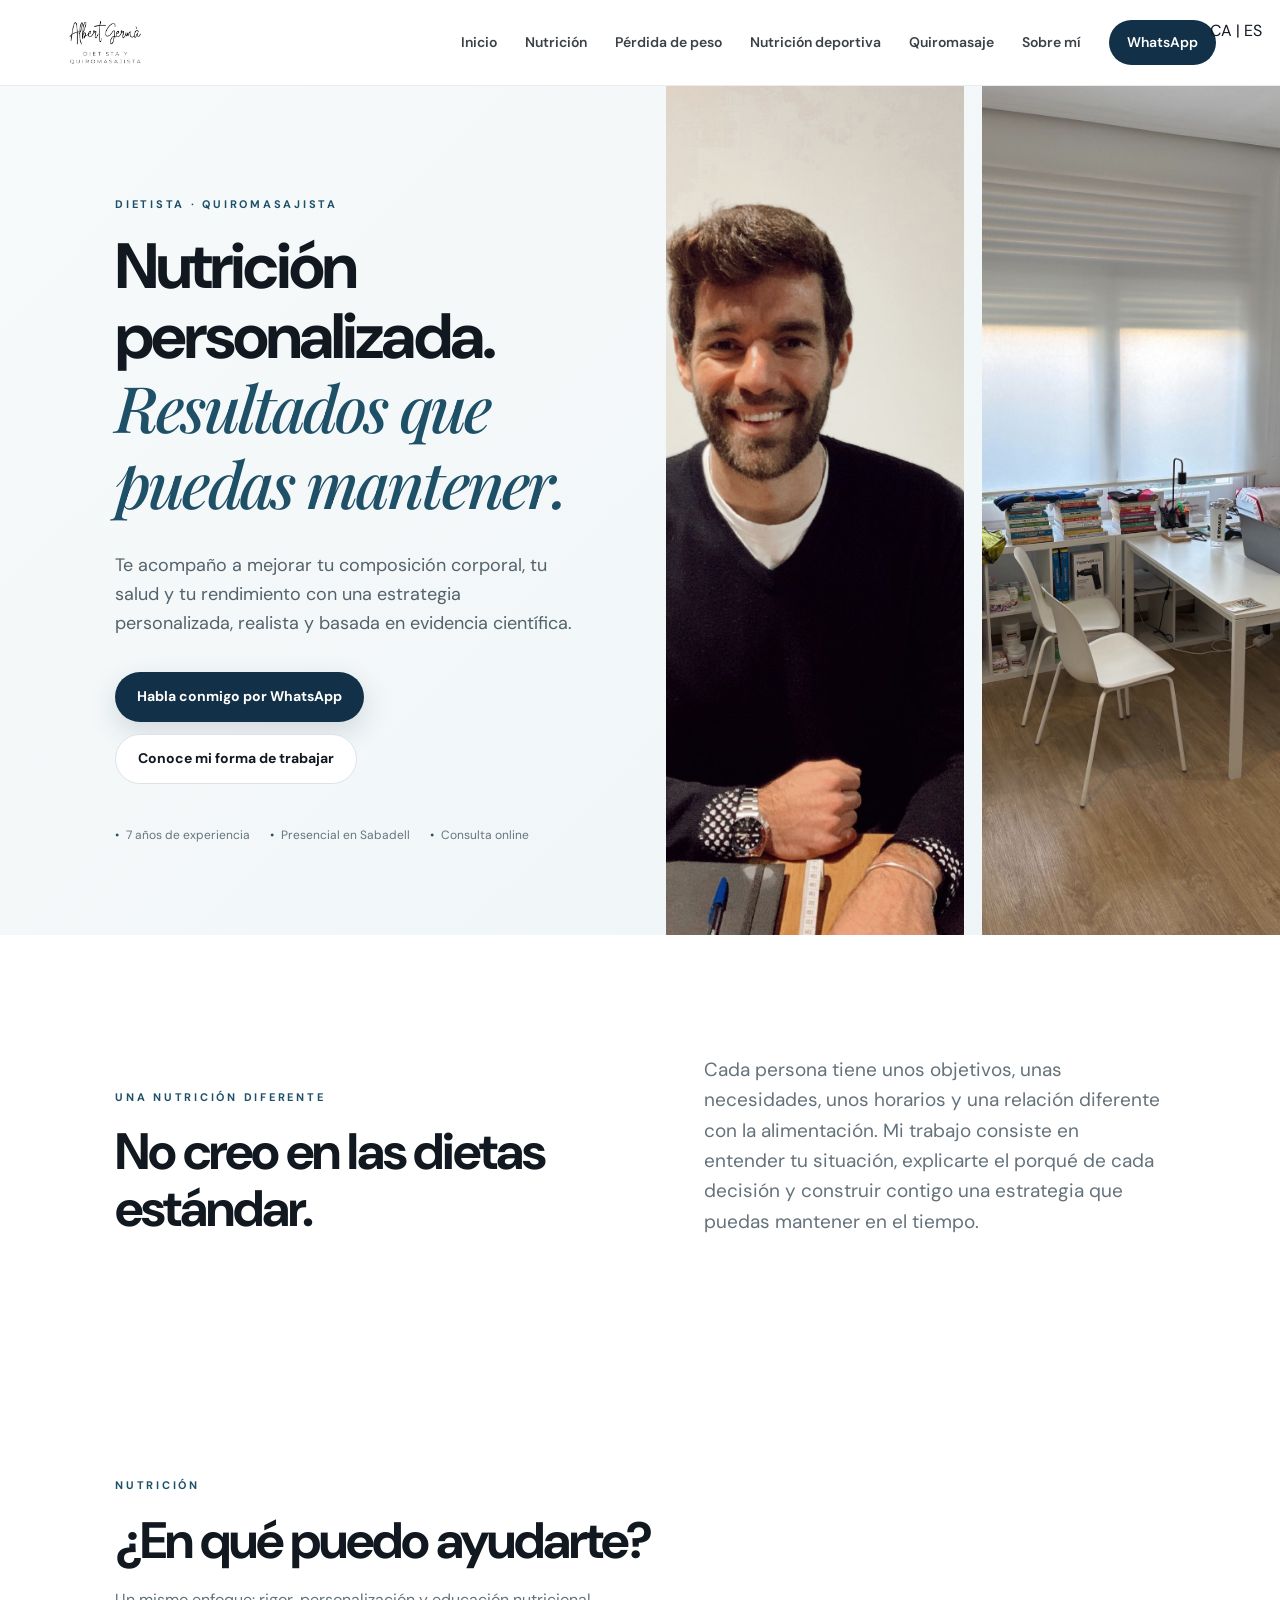
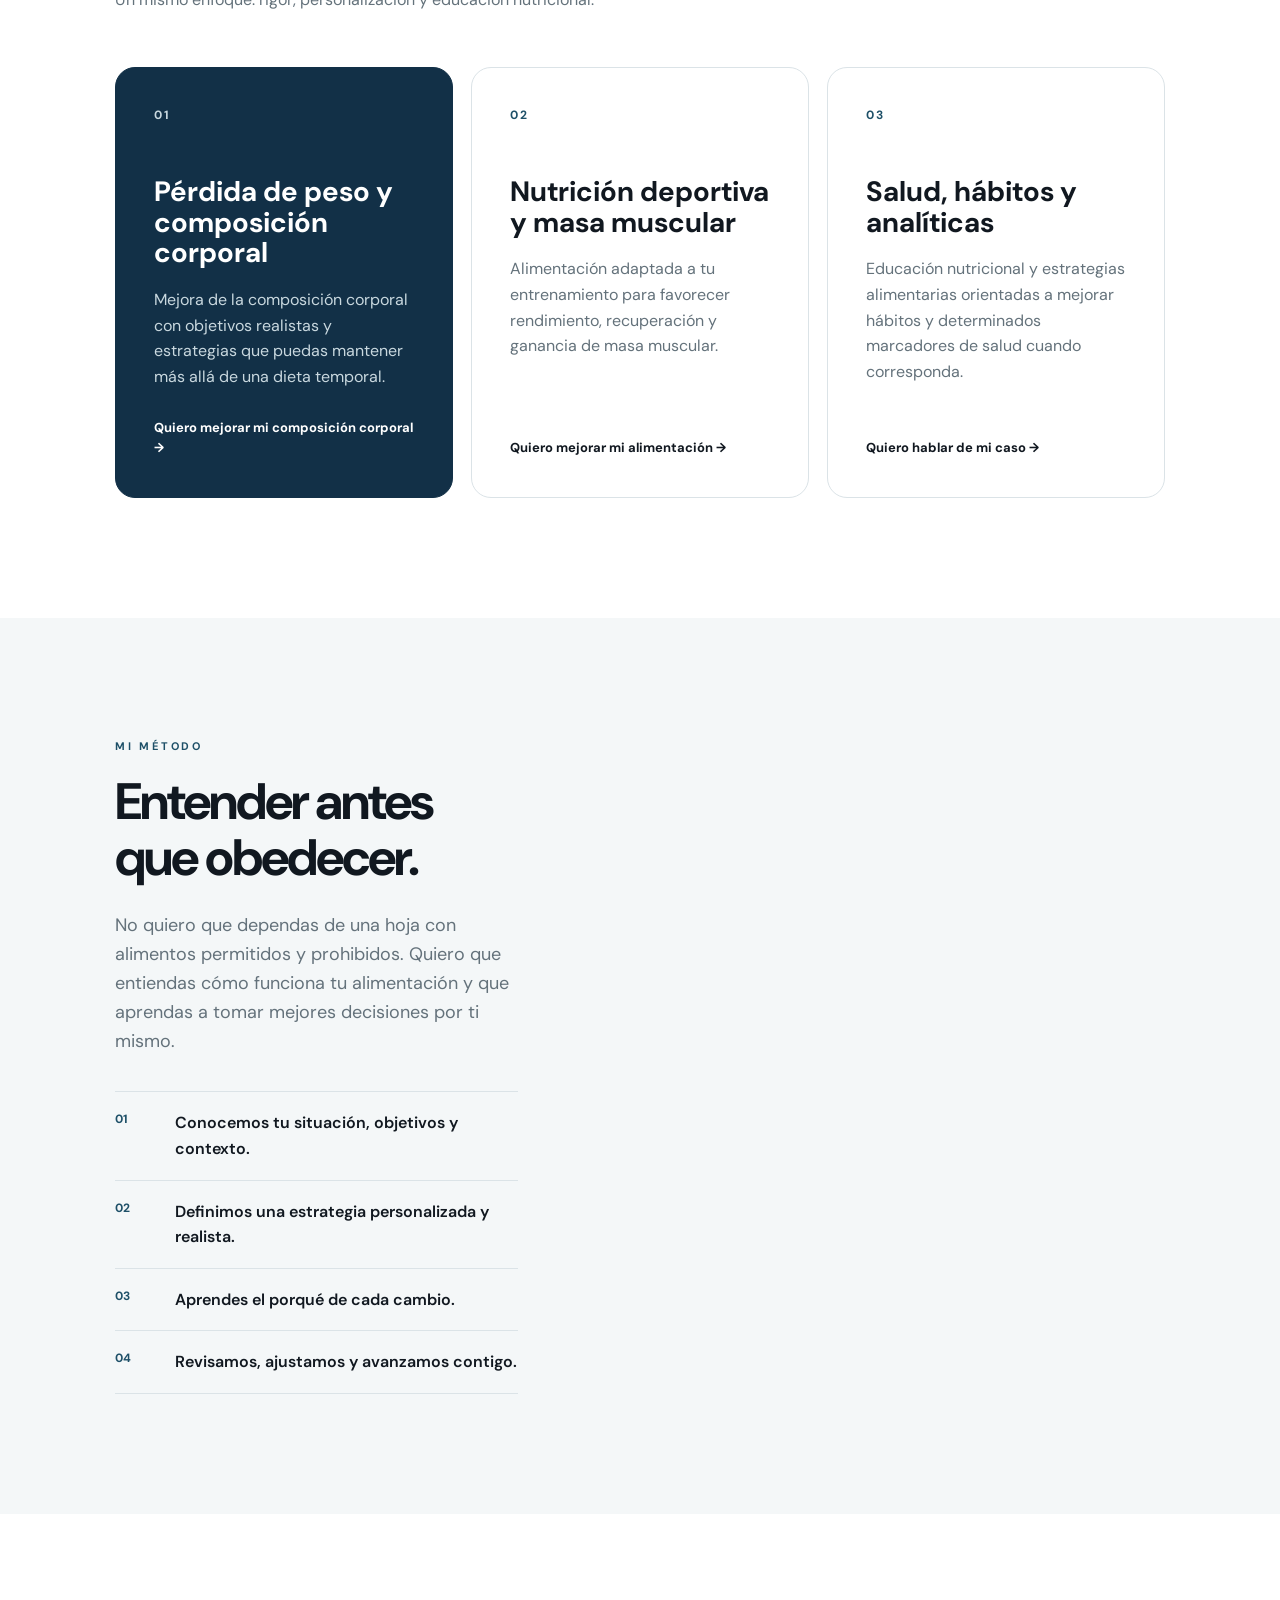
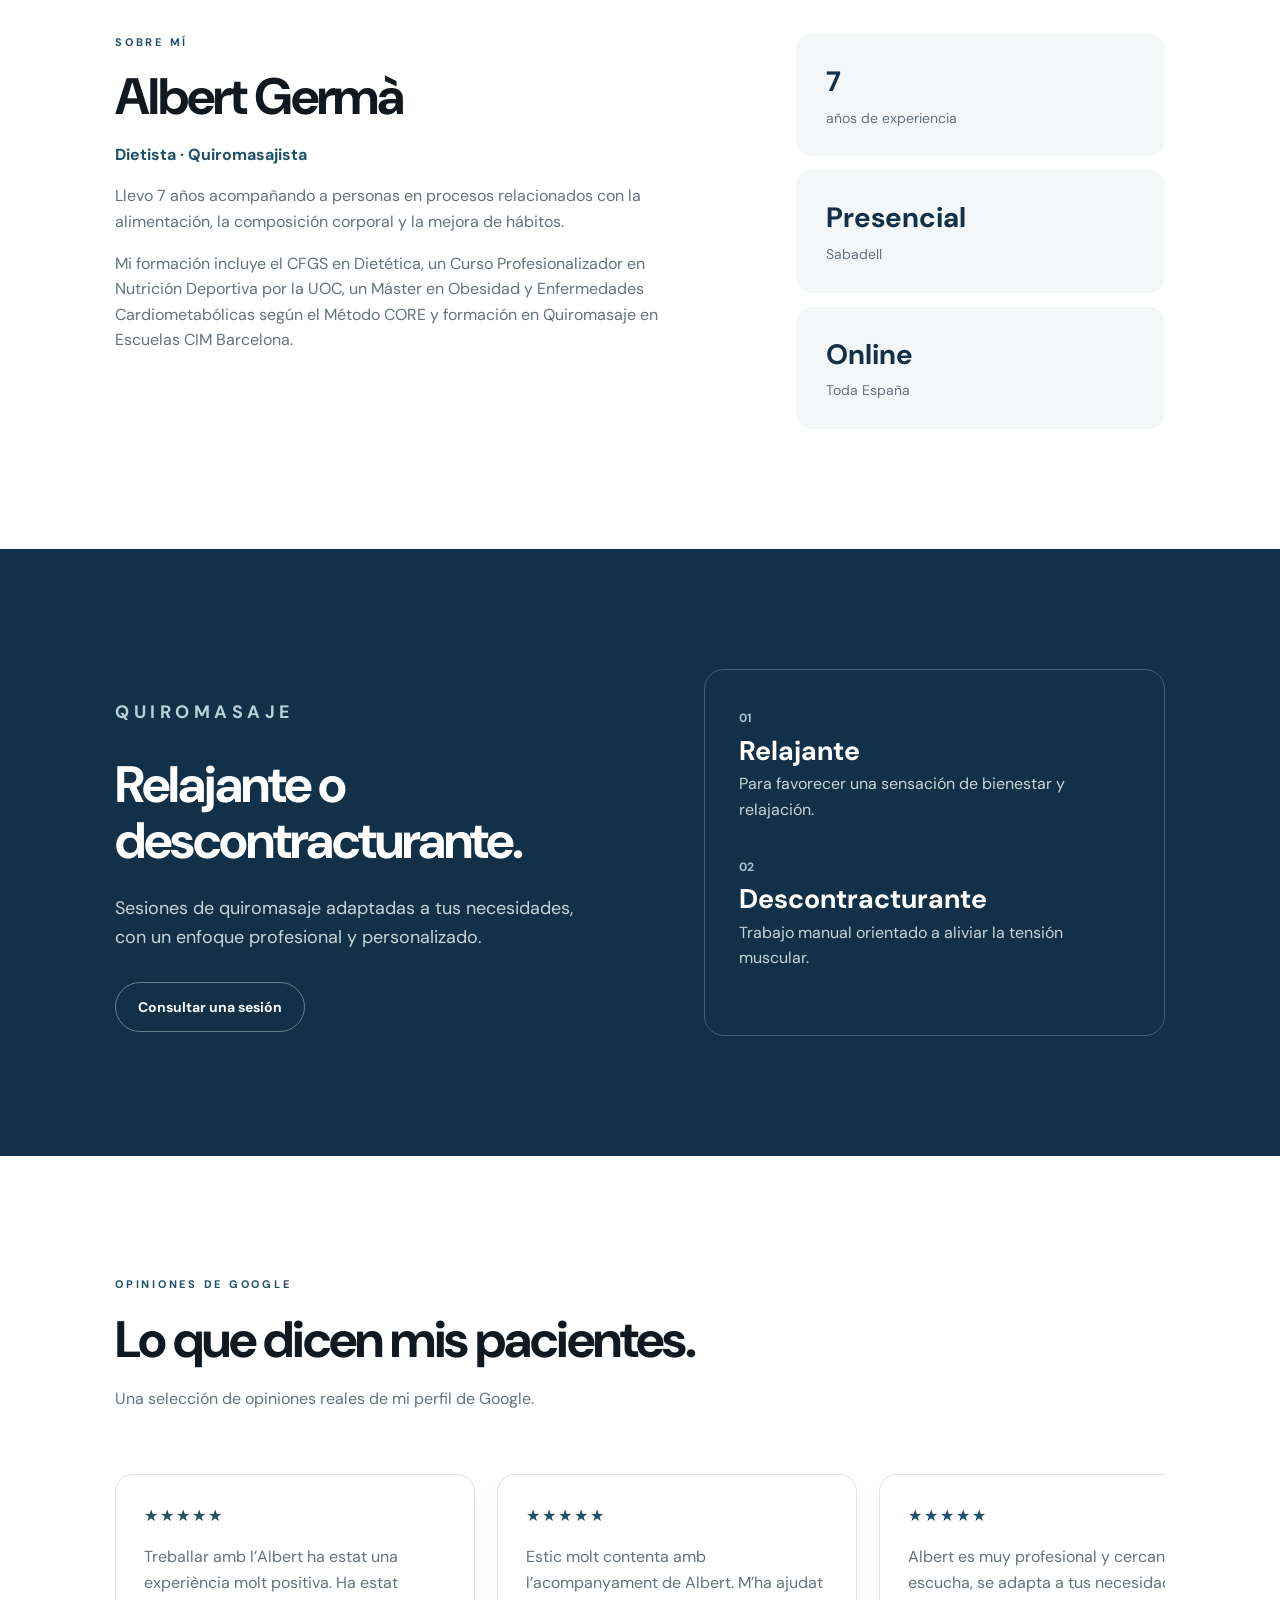
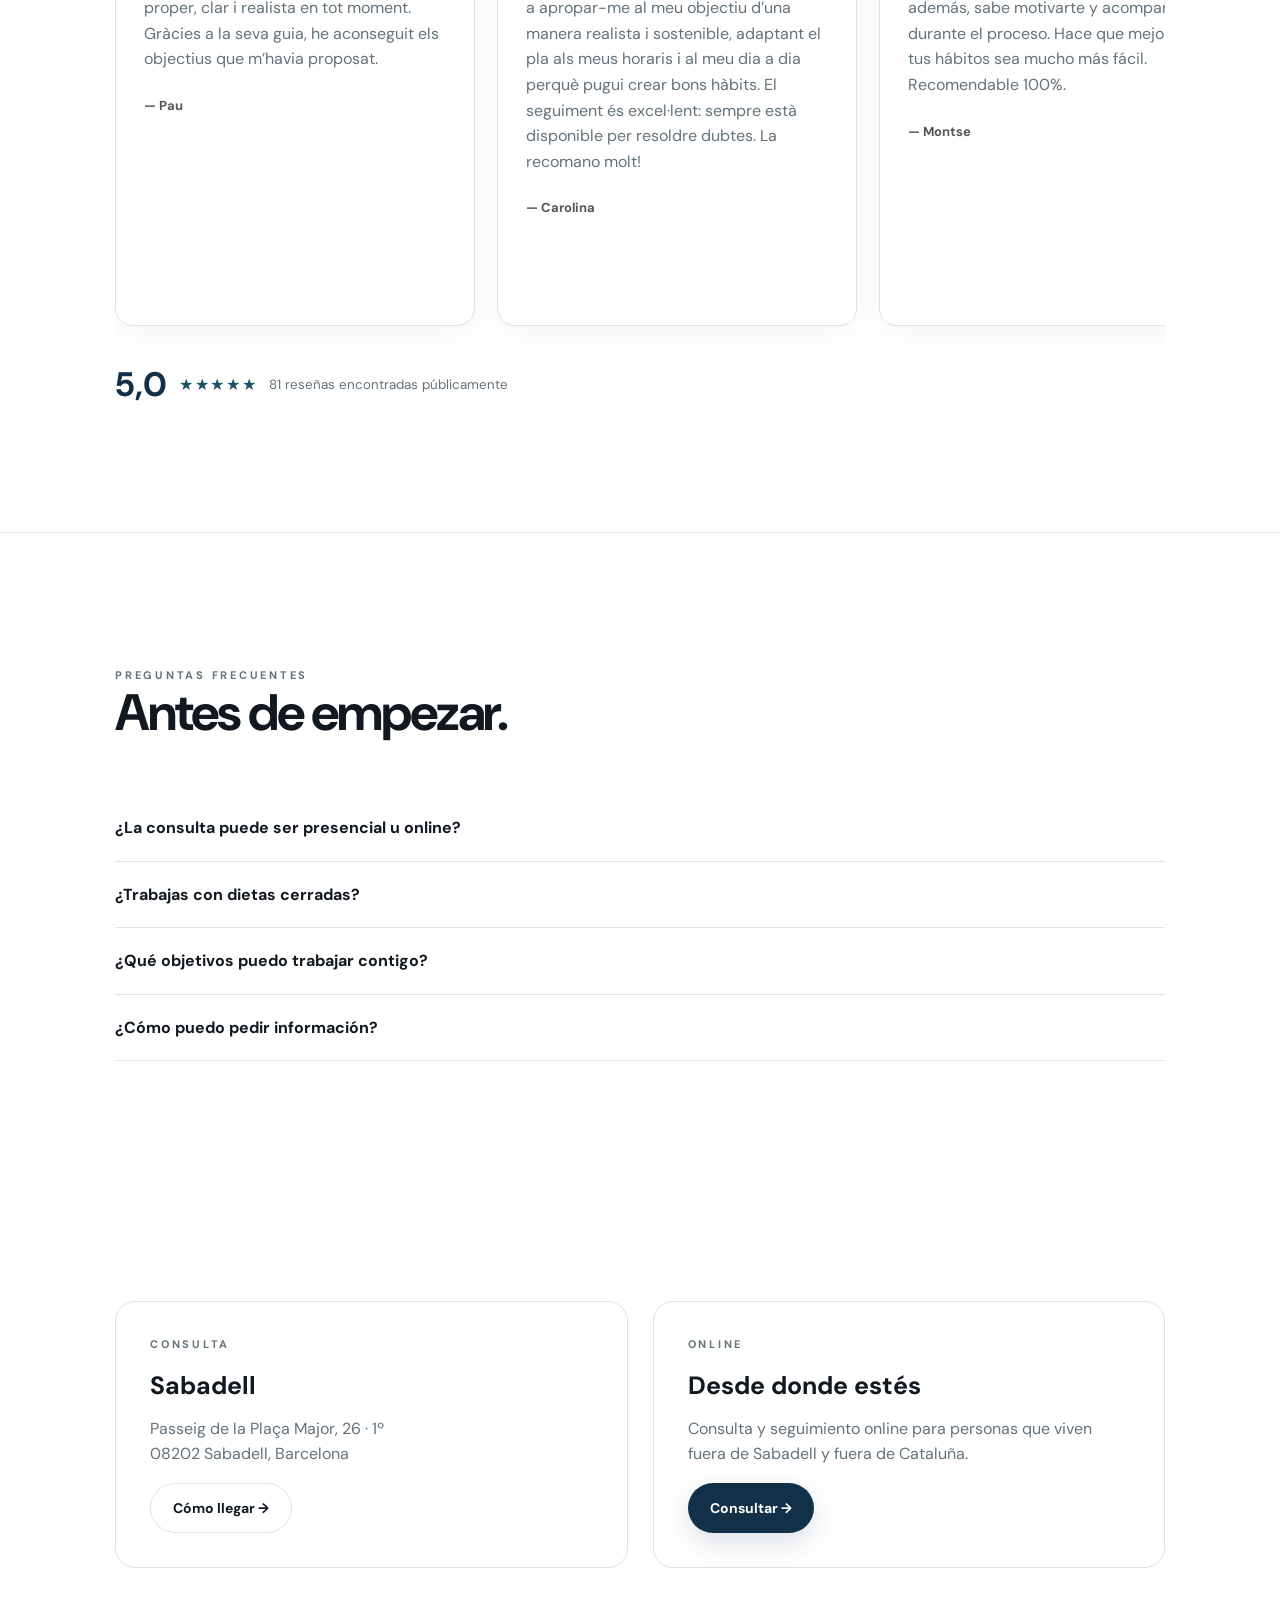
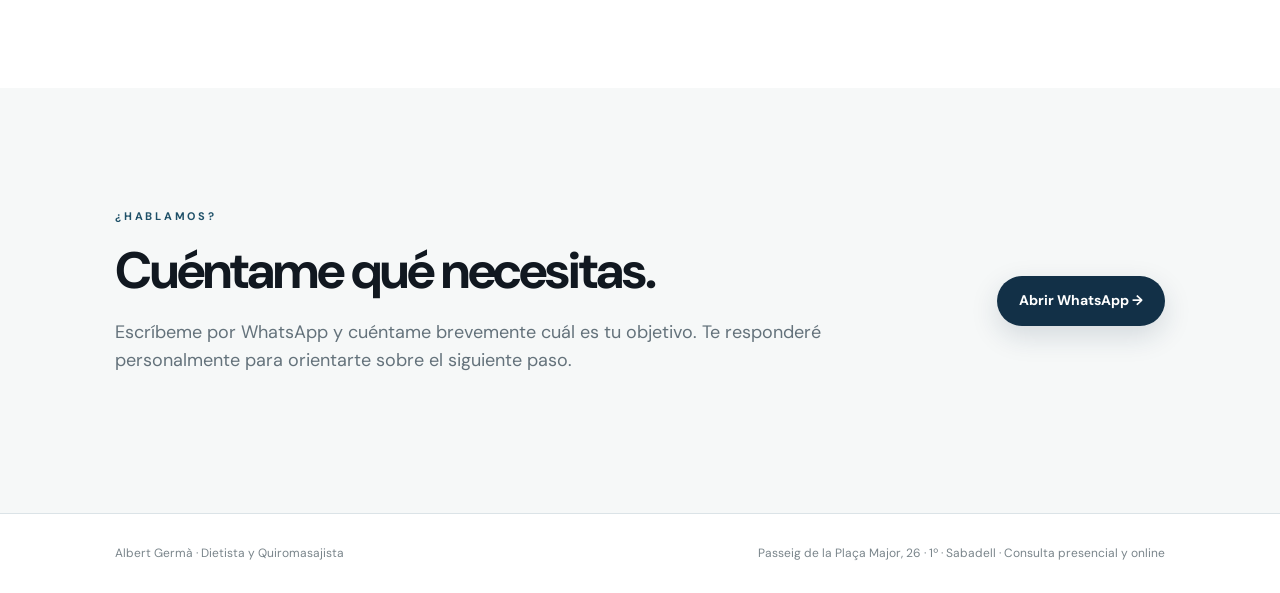
==== commit ea58044a: "Add new reviews to the reviews section" ====
--- a/index.html
+++ b/index.html
@@ -146,10 +146,53 @@
   </div>
   <div class="reviews-marquee" aria-label="Opiniones de pacientes">
     <div class="reviews-track">
-      <article class="review-card"><div class="stars">★★★★★</div><p>Las reseñas de Google aparecerán aquí automáticamente.</p><strong>Google · Reseña verificada</strong></article>
-      <article class="review-card"><div class="stars">★★★★★</div><p>Este carrusel quedará conectado a tu perfil para mostrar las opiniones reales.</p><strong>Google · Reseña verificada</strong></article>
-      <article class="review-card"><div class="stars">★★★★★</div><p>Las nuevas reseñas podrán actualizarse sin tener que editar la web manualmente.</p><strong>Google · Reseña verificada</strong></article>
-      <article class="review-card"><div class="stars">★★★★★</div><p>El diseño se desplazará lateralmente para que el visitante pueda ver varias opiniones.</p><strong>Google · Reseña verificada</strong></article>
+<article class="review-card">
+  <div class="stars">★★★★★</div>
+  <p>Treballar amb l’Albert ha estat una experiència molt positiva. Ha estat proper, clar i realista en tot moment. Gràcies a la seva guia, he aconseguit els objectius que m’havia proposat.</p>
+  <strong>— Pau</strong>
+</article>
+
+<article class="review-card">
+  <div class="stars">★★★★★</div>
+  <p>Estic molt contenta amb l’acompanyament de Albert. M’ha ajudat a apropar-me al meu objectiu d’una manera realista i sostenible, adaptant el pla als meus horaris i al meu dia a dia perqu&egrave; pugui crear bons hàbits. El seguiment és excel·lent: sempre està disponible per resoldre dubtes. La recomano molt!</p>
+  <strong>— Carolina</strong>
+</article>
+
+<article class="review-card">
+  <div class="stars">★★★★★</div>
+  <p>Albert es muy profesional y cercano. Te escucha, se adapta a tus necesidades y, además, sabe motivarte y acompañarte durante el proceso. Hace que mejorar tus hábitos sea mucho más fácil. Recomendable 100%.</p>
+  <strong>— Montse</strong>
+</article>
+
+<article class="review-card">
+  <div class="stars">★★★★★</div>
+  <p>Qué suerte encontrar profesionales como él. Trabaja con dedicación, pasión y conocimiento! Sin duda, volveré siempre que lo necesite! Los masajes son de 10!!!</p>
+  <strong>— Anna</strong>
+</article>
+
+<article class="review-card">
+  <div class="stars">★★★★★</div>
+  <p>Vaig anar derivada per el meu fisio que em va recomanar augmentar la masa muscular i reduir la inflamació intestinal. Als 15 dies ja vaig començar a notar resultats tant en inflamació com en rendiment al gimnàs. Ha estat atent des de l’inici per qualsevol dubte. El millor ha estat que no només m’ha fet la dieta sinó que m’ha ensenyat a menjar per així no dependre de ningú. 100% recomanable per gent amb qualsevol condició o patologia.</p>
+  <strong>— Rosamaria</strong>
+</article>
+
+<article class="review-card">
+  <div class="stars">★★★★★</div>
+  <p>Gracies a l’Albert vaig aprendre a mantenir una alimentació equilibrada i adaptada a les meves necessitats i desitjos. Es un gran professional i ajuda a cumplir amb els objectius d’una manera molt propera. El recomano 100%. Moltes gracies per tot Albert ☺️</p>
+  <strong>— Maria</strong>
+</article>
+
+<article class="review-card">
+  <div class="stars">★★★★★</div>
+  <p>Albert!!!! Gran profesional, me ayudó con pautas de alimentación para perder peso, excelente seguimiento y resultados, además excelente masajista. Muy recomendable.</p>
+  <strong>— David</strong>
+</article>
+
+<article class="review-card">
+  <div class="stars">★★★★★</div>
+  <p>Excel·lent. M’ha donat unes pautes molt ben explicades i amb molt de detall. Molt proper i entenedor en les explicacions. 100% recomanable.</p>
+  <strong>— Ressenya de Google</strong>
+</article>
     </div>
   </div>
   <div class="review-summary"><strong>5,0</strong><span>★★★★★</span><small>81 reseñas encontradas públicamente</small></div>
@@ -178,4 +221,4 @@
         Abrir WhatsApp →
       </a>
     </section>
-  </main><footer><div>Albert Germà · Dietista y Quiromasajista</div><div>Passeig de la Plaça Major, 26 · 1º · Sabadell · Consulta presencial y online</div></footer></body></html>+  </main><footer><div>Albert Germà · Dietista y Quiromasajista</div><div>Passeig de la Plaça Major, 26 · 1º · Sabadell · Consulta presencial y online</div></footer></body></html>
